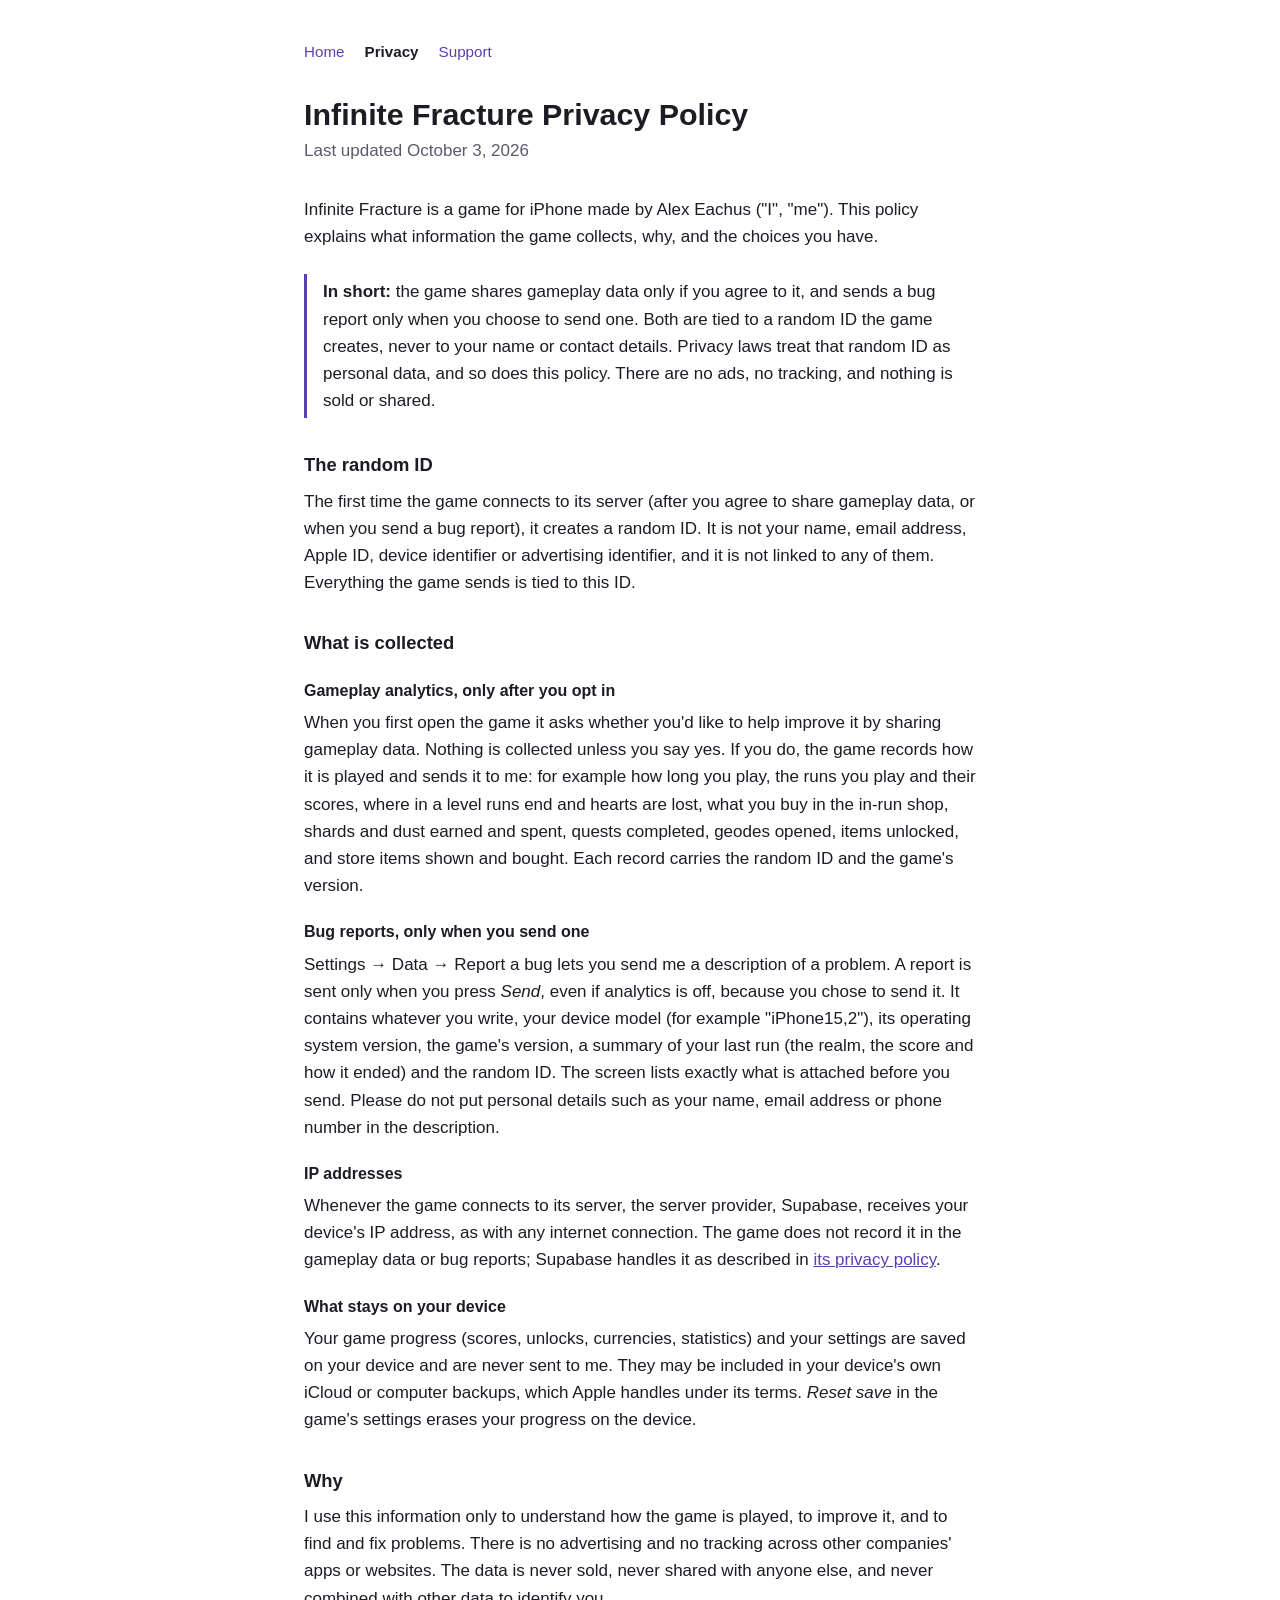
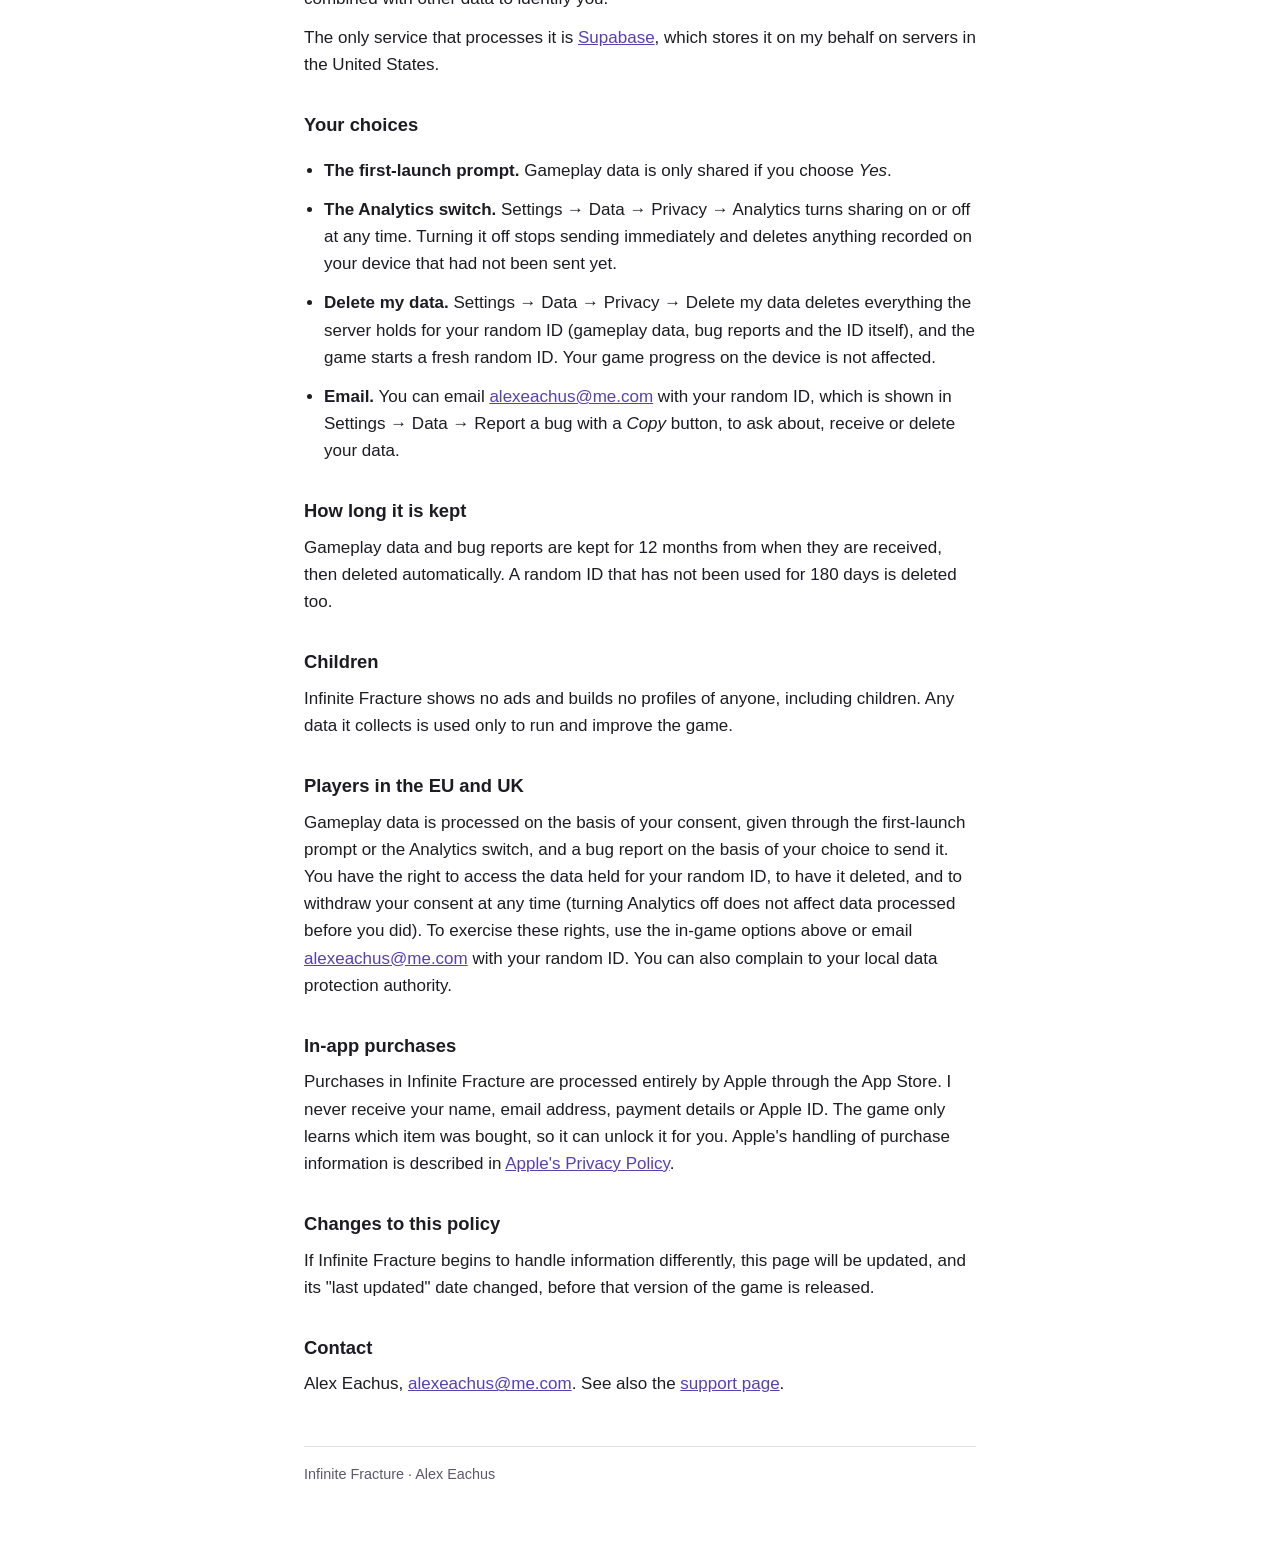
==== privacy/index.html @ 8e842957 "The site: landing page, /privacy/, /support/ - Repo renamed from infinite-fracture-privacy; the poli" ====
<!doctype html>
<html lang="en">
<head>
<meta charset="utf-8">
<meta name="viewport" content="width=device-width, initial-scale=1">
<title>Infinite Fracture Privacy Policy</title>
<link rel="stylesheet" href="../style.css">
</head>
<body>
<nav><a href="../">Home</a><a href="./" aria-current="page">Privacy</a><a href="../support/">Support</a></nav>
<h1>Infinite Fracture Privacy Policy</h1>
<p class="meta">Last updated October 3, 2026</p>

<p>Infinite Fracture is a game for iPhone made by Alex Eachus ("I", "me"). This policy explains what
information the game collects, why, and the choices you have.</p>

<p class="summary"><strong>In short:</strong> the game shares gameplay data only if you agree to it,
and sends a bug report only when you choose to send one. Both are tied to a random ID the game
creates, never to your name or contact details. Privacy laws treat that random ID as personal data,
and so does this policy. There are no ads, no tracking, and nothing is sold or shared.</p>

<h2>The random ID</h2>
<p>The first time the game connects to its server (after you agree to share gameplay data, or when
you send a bug report), it creates a random ID. It is not your name, email address, Apple ID,
device identifier or advertising identifier, and it is not linked to any of them. Everything the
game sends is tied to this ID.</p>

<h2>What is collected</h2>

<h3>Gameplay analytics, only after you opt in</h3>
<p>When you first open the game it asks whether you'd like to help improve it by sharing gameplay
data. Nothing is collected unless you say yes. If you do, the game records how it is played and
sends it to me: for example how long you play, the runs you play and their scores, where in a level
runs end and hearts are lost, what you buy in the in-run shop, shards and dust earned and spent,
quests completed, geodes opened, items unlocked, and store items shown and bought. Each record
carries the random ID and the game's version.</p>

<h3>Bug reports, only when you send one</h3>
<p>Settings &rarr; Data &rarr; Report a bug lets you send me a description of a problem. A report is
sent only when you press <em>Send</em>, even if analytics is off, because you chose to send it. It
contains whatever you write, your device model (for example "iPhone15,2"), its operating system
version, the game's version, a summary of your last run (the realm, the score and how it ended) and
the random ID. The screen lists exactly what is attached before you send. Please do not put
personal details such as your name, email address or phone number in the description.</p>

<h3>IP addresses</h3>
<p>Whenever the game connects to its server, the server provider, Supabase, receives your device's
IP address, as with any internet connection. The game does not record it in the gameplay data or
bug reports; Supabase handles it as described in
<a href="https://supabase.com/privacy">its privacy policy</a>.</p>

<h3>What stays on your device</h3>
<p>Your game progress (scores, unlocks, currencies, statistics) and your settings are saved on
your device and are never sent to me. They may be included in your device's own iCloud or
computer backups, which Apple handles under its terms. <em>Reset save</em> in the game's settings
erases your progress on the device.</p>

<h2>Why</h2>
<p>I use this information only to understand how the game is played, to improve it, and to find
and fix problems. There is no advertising and no tracking across other companies' apps or
websites. The data is never sold, never shared with anyone else, and never combined with other
data to identify you.</p>
<p>The only service that processes it is <a href="https://supabase.com/privacy">Supabase</a>, which
stores it on my behalf on servers in the United States.</p>

<h2>Your choices</h2>
<ul>
<li><strong>The first-launch prompt.</strong> Gameplay data is only shared if you choose
<em>Yes</em>.</li>
<li><strong>The Analytics switch.</strong> Settings &rarr; Data &rarr; Privacy &rarr; Analytics turns
sharing on or off at any time. Turning it off stops sending immediately and deletes anything
recorded on your device that had not been sent yet.</li>
<li><strong>Delete my data.</strong> Settings &rarr; Data &rarr; Privacy &rarr; Delete my data deletes
everything the server holds for your random ID (gameplay data, bug reports and the ID itself), and
the game starts a fresh random ID. Your game progress on the device is not affected.</li>
<li><strong>Email.</strong> You can email <a href="mailto:alexeachus@me.com">alexeachus@me.com</a>
with your random ID, which is shown in Settings &rarr; Data &rarr; Report a bug with a
<em>Copy</em> button, to ask about, receive or delete your data.</li>
</ul>

<h2>How long it is kept</h2>
<p>Gameplay data and bug reports are kept for 12 months from when they are received, then deleted
automatically. A random ID that has not been used for 180 days is deleted too.</p>

<h2>Children</h2>
<p>Infinite Fracture shows no ads and builds no profiles of anyone, including children. Any data
it collects is used only to run and improve the game.</p>

<h2>Players in the EU and UK</h2>
<p>Gameplay data is processed on the basis of your consent, given through the first-launch prompt
or the Analytics switch, and a bug report on the basis of your choice to send it. You have the
right to access the data held for your random ID, to have it deleted, and to withdraw your consent
at any time (turning Analytics off does not affect data processed before you did). To exercise
these rights, use the in-game options above or email
<a href="mailto:alexeachus@me.com">alexeachus@me.com</a> with your random ID. You can also complain
to your local data protection authority.</p>

<h2>In-app purchases</h2>
<p>Purchases in Infinite Fracture are processed entirely by Apple through the App Store. I never
receive your name, email address, payment details or Apple ID. The game only learns which item was
bought, so it can unlock it for you. Apple's handling of purchase information is described in
<a href="https://www.apple.com/legal/privacy/">Apple's Privacy Policy</a>.</p>

<h2>Changes to this policy</h2>
<p>If Infinite Fracture begins to handle information differently, this page will be updated, and
its "last updated" date changed, before that version of the game is released.</p>

<h2>Contact</h2>
<p>Alex Eachus, <a href="mailto:alexeachus@me.com">alexeachus@me.com</a>. See also the
<a href="../support/">support page</a>.</p>

<footer>Infinite Fracture &middot; Alex Eachus</footer>
</body>
</html>
---- style.css ----
:root { --bg: #ffffff; --fg: #1d1b24; --muted: #5d586b; --rule: #e3e0ea; --link: #5a3fb3; }
@media (prefers-color-scheme: dark) {
  :root { --bg: #16141c; --fg: #ece9f3; --muted: #a8a2b8; --rule: #2d2938; --link: #b9a4ff; }
}
html { background: var(--bg); }
body { margin: 0 auto; max-width: 42rem; padding: 2.5rem 1rem 4rem; color: var(--fg);
  font: 17px/1.6 -apple-system, BlinkMacSystemFont, "Segoe UI", Roboto, Helvetica, Arial, sans-serif; }
nav { display: flex; gap: 1.25rem; margin-bottom: 2rem; font-size: .95rem; }
nav a { text-decoration: none; }
nav a[aria-current="page"] { color: var(--fg); font-weight: 600; }
h1 { font-size: 1.9rem; line-height: 1.2; margin: 0 0 .25rem; }
h2 { font-size: 1.15rem; margin: 2rem 0 .5rem; }
h3 { font-size: 1rem; margin: 1.25rem 0 .35rem; }
p, li { margin: 0 0 .75rem; }
ul { padding-left: 1.25rem; }
.meta { color: var(--muted); margin-bottom: 2rem; }
.summary { border-left: 3px solid var(--link); padding: .25rem 0 .25rem 1rem; margin: 1.5rem 0; }
a { color: var(--link); }
footer { margin-top: 3rem; padding-top: 1rem; border-top: 1px solid var(--rule); color: var(--muted); font-size: .9rem; }
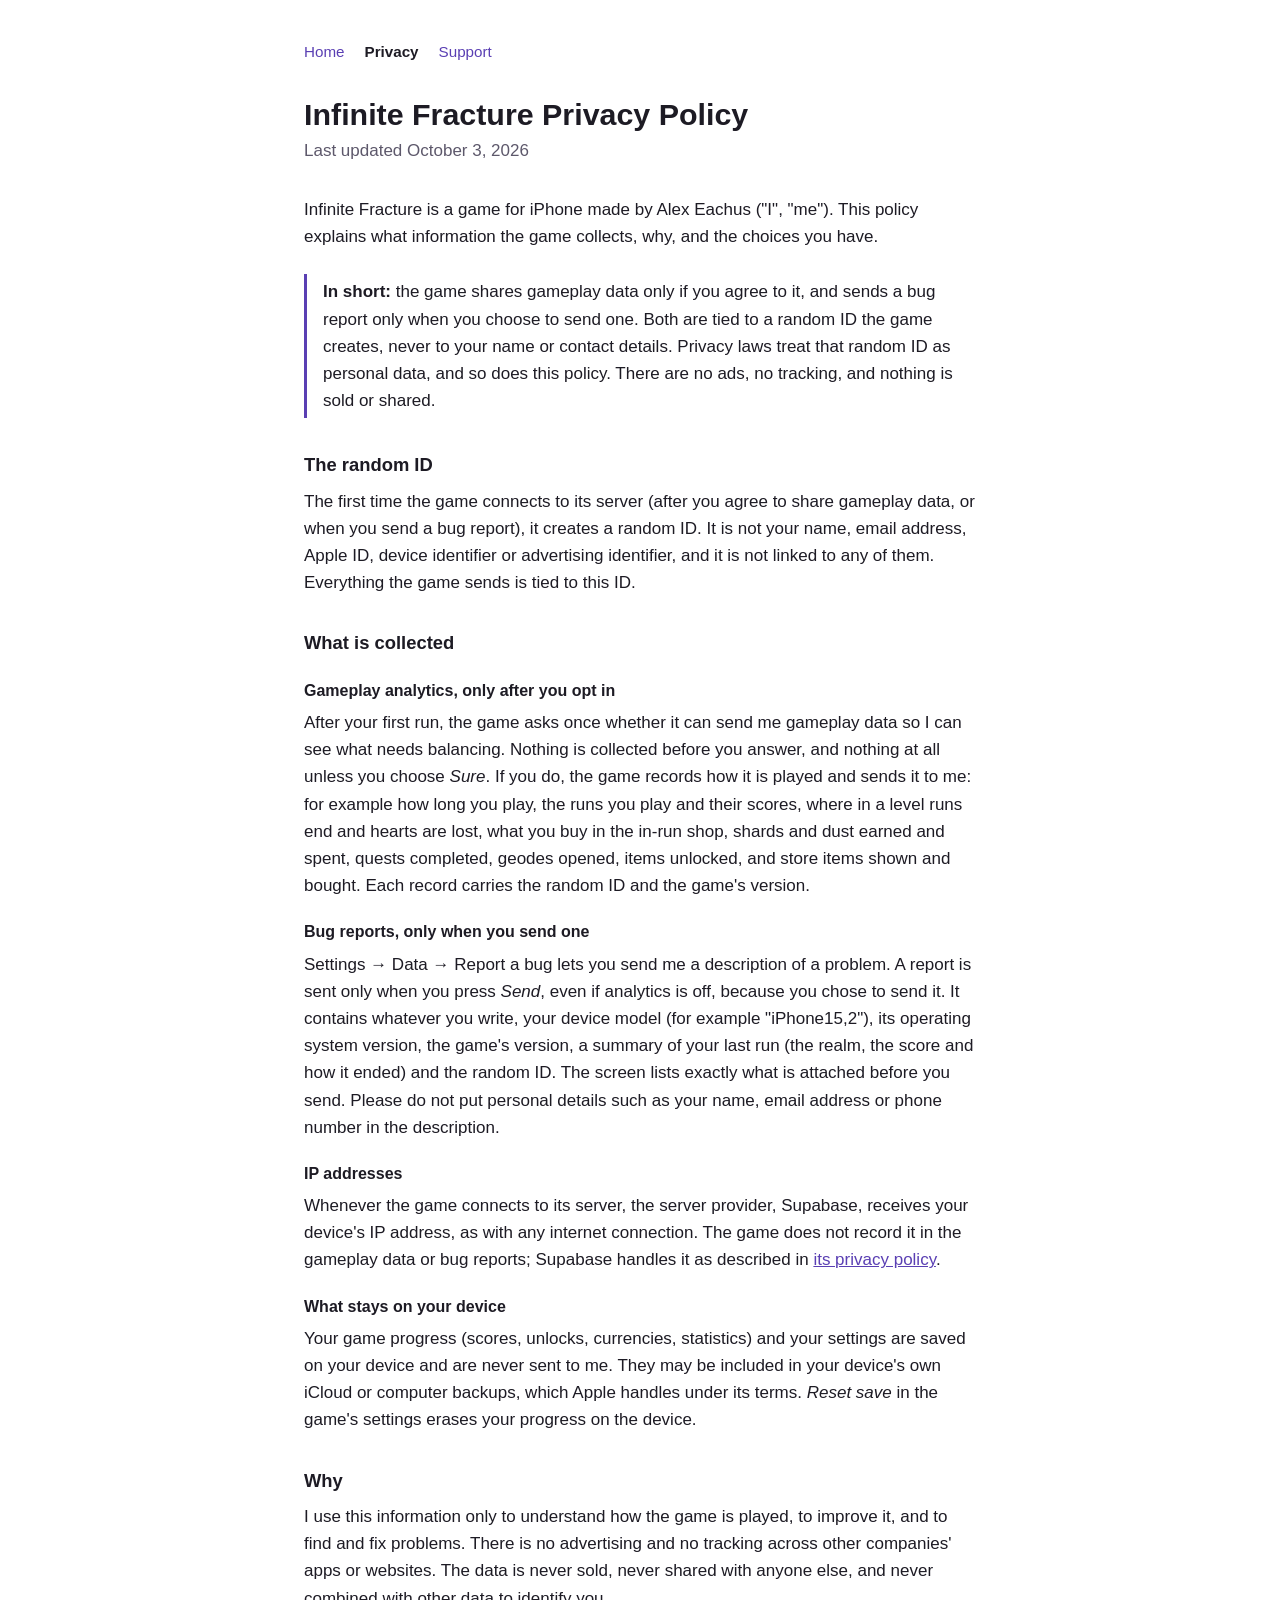
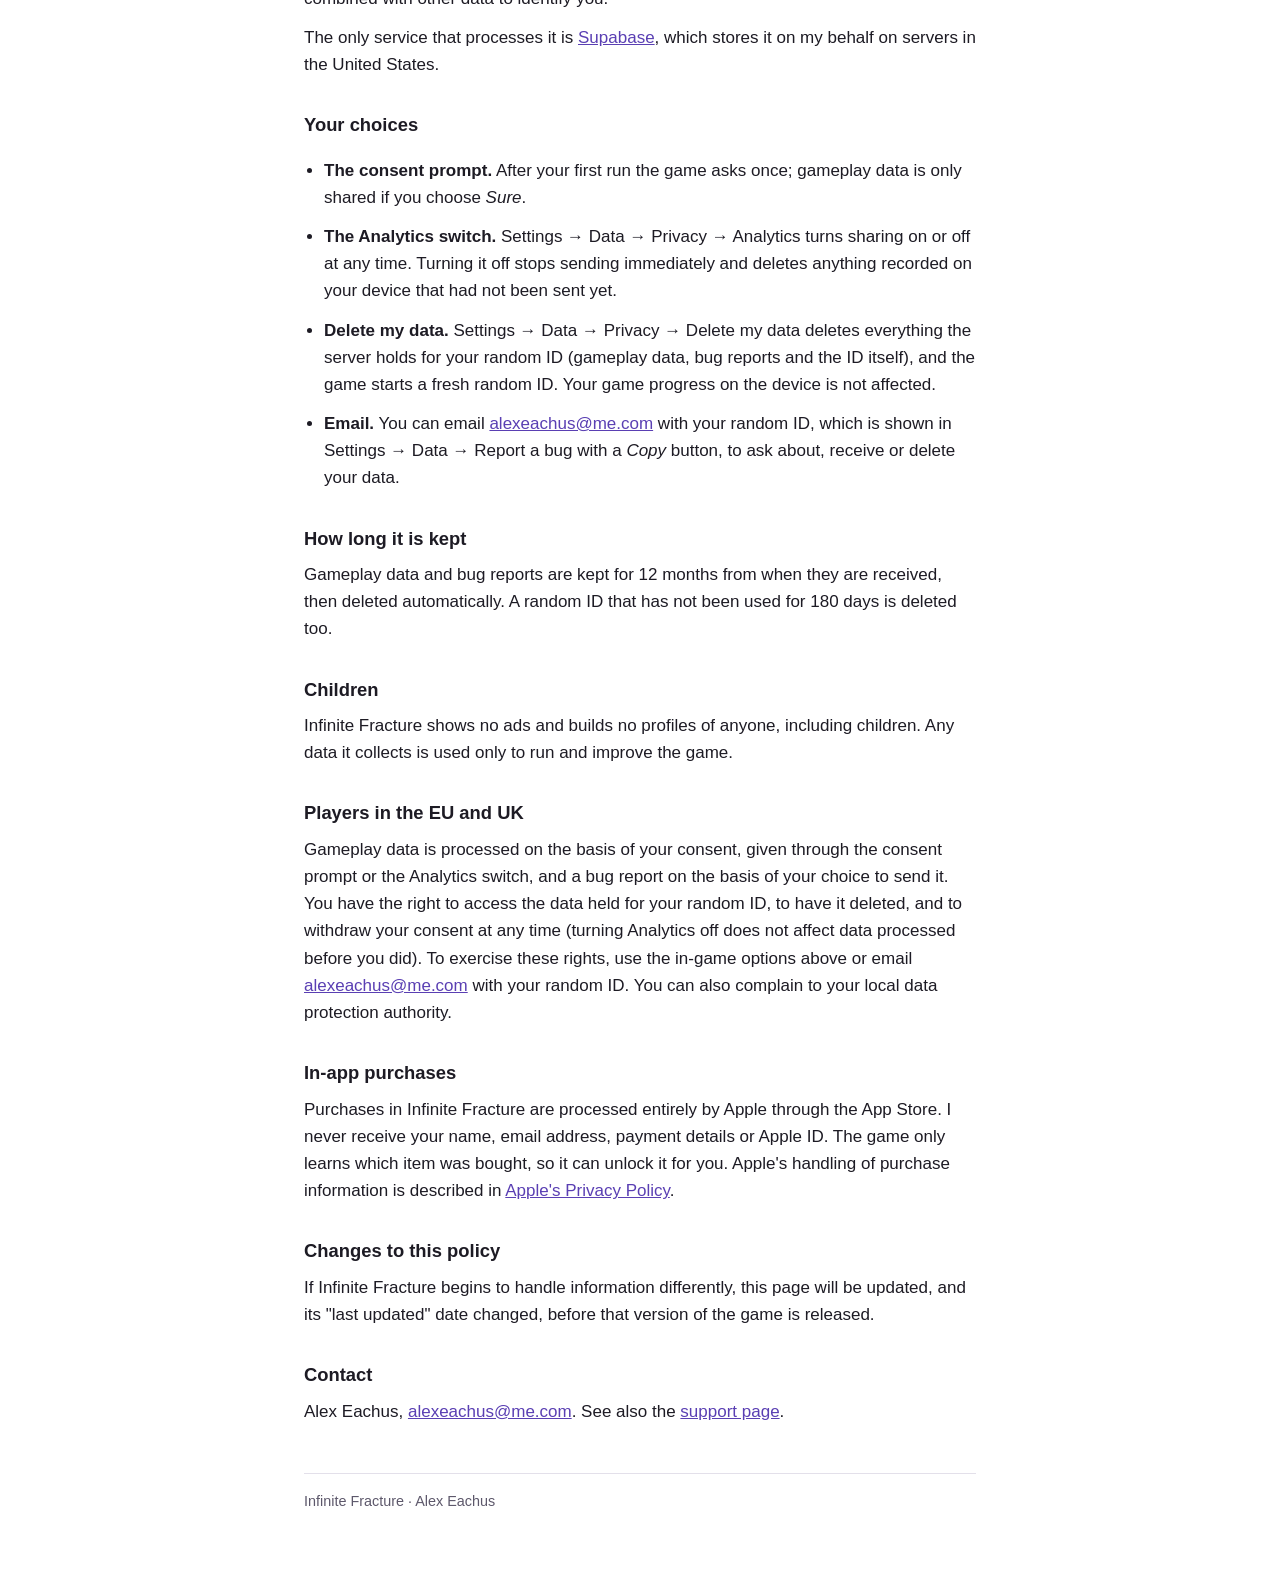
==== commit 466d746b: "Policy: the consent prompt comes after the first run, not at first launch Co-Authored-By: Claude Opu" ====
--- a/privacy/index.html
+++ b/privacy/index.html
@@ -28,8 +28,9 @@
 <h2>What is collected</h2>
 
 <h3>Gameplay analytics, only after you opt in</h3>
-<p>When you first open the game it asks whether you'd like to help improve it by sharing gameplay
-data. Nothing is collected unless you say yes. If you do, the game records how it is played and
+<p>After your first run, the game asks once whether it can send me gameplay data so I can see
+what needs balancing. Nothing is collected before you answer, and nothing at all unless you choose
+<em>Sure</em>. If you do, the game records how it is played and
 sends it to me: for example how long you play, the runs you play and their scores, where in a level
 runs end and hearts are lost, what you buy in the in-run shop, shards and dust earned and spent,
 quests completed, geodes opened, items unlocked, and store items shown and bought. Each record
@@ -65,8 +66,8 @@
 
 <h2>Your choices</h2>
 <ul>
-<li><strong>The first-launch prompt.</strong> Gameplay data is only shared if you choose
-<em>Yes</em>.</li>
+<li><strong>The consent prompt.</strong> After your first run the game asks once; gameplay data is
+only shared if you choose <em>Sure</em>.</li>
 <li><strong>The Analytics switch.</strong> Settings &rarr; Data &rarr; Privacy &rarr; Analytics turns
 sharing on or off at any time. Turning it off stops sending immediately and deletes anything
 recorded on your device that had not been sent yet.</li>
@@ -87,7 +88,7 @@
 it collects is used only to run and improve the game.</p>
 
 <h2>Players in the EU and UK</h2>
-<p>Gameplay data is processed on the basis of your consent, given through the first-launch prompt
+<p>Gameplay data is processed on the basis of your consent, given through the consent prompt
 or the Analytics switch, and a bug report on the basis of your choice to send it. You have the
 right to access the data held for your random ID, to have it deleted, and to withdraw your consent
 at any time (turning Analytics off does not affect data processed before you did). To exercise
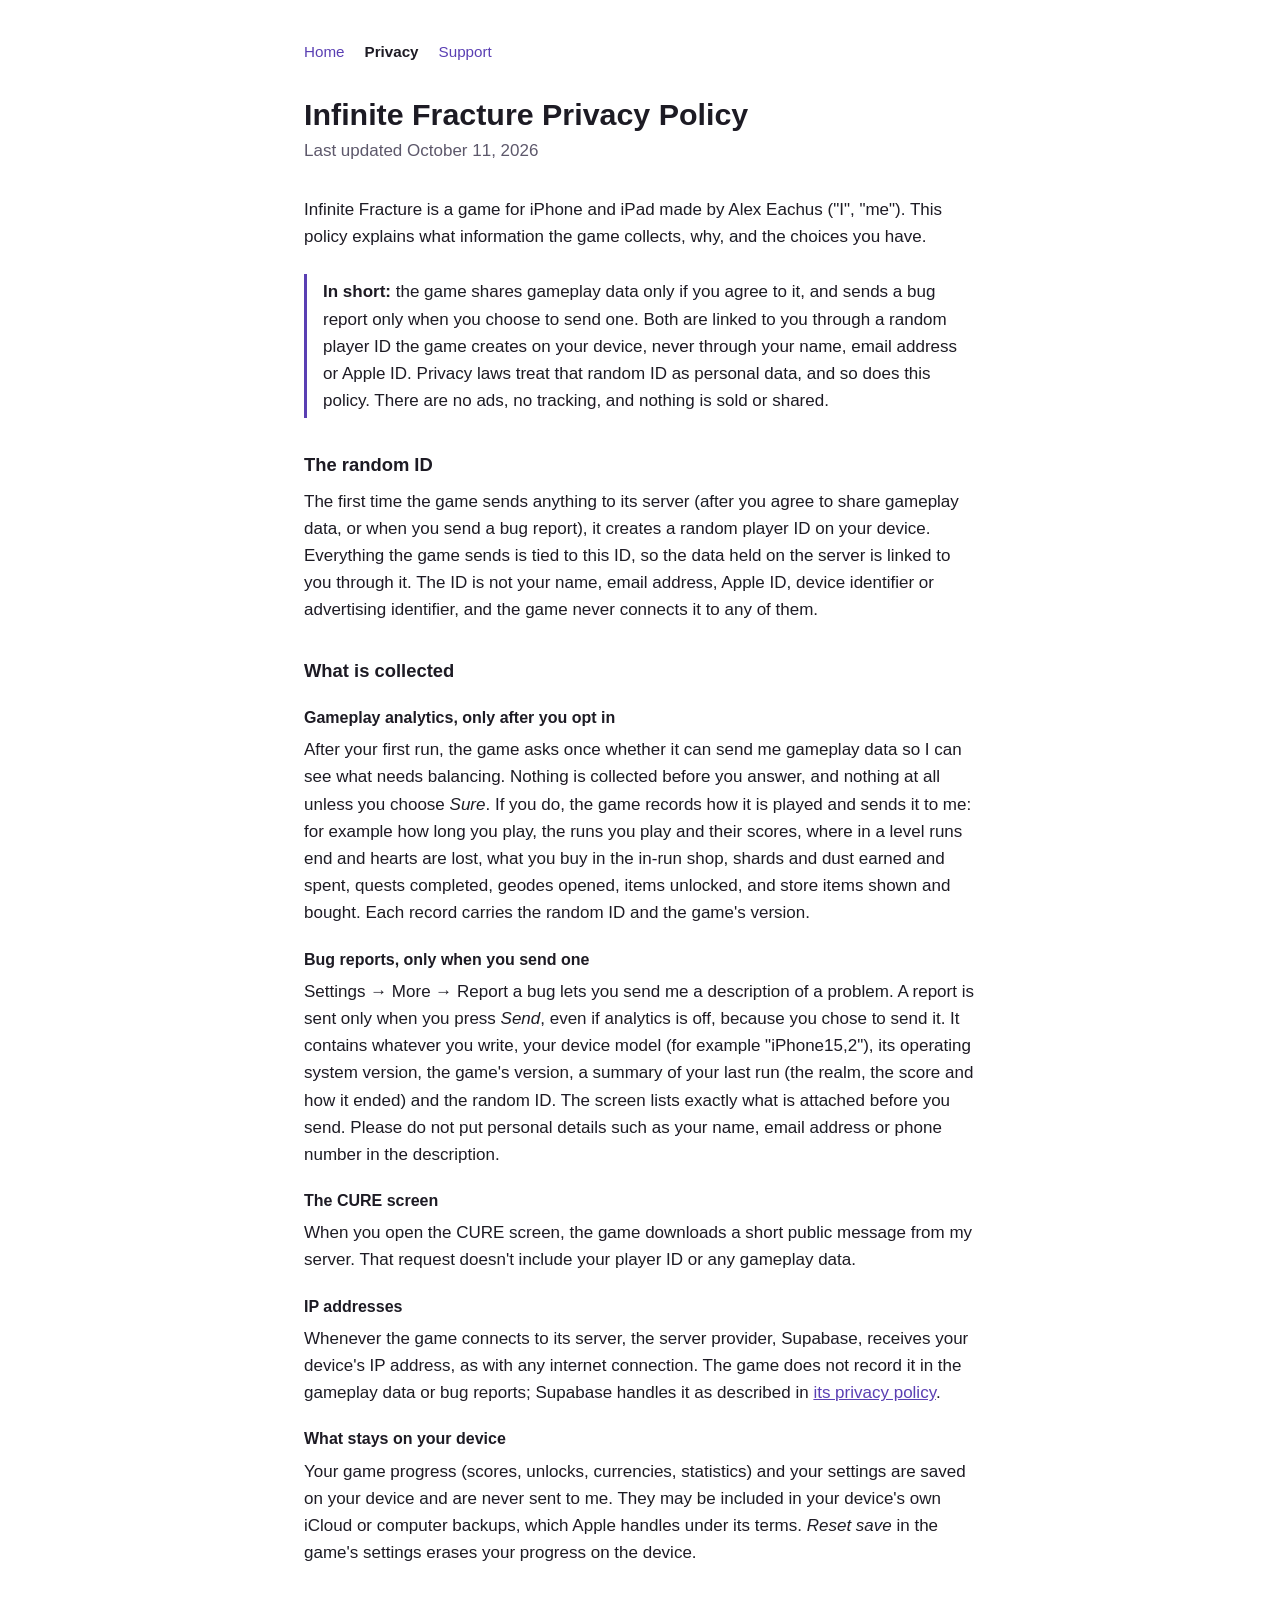
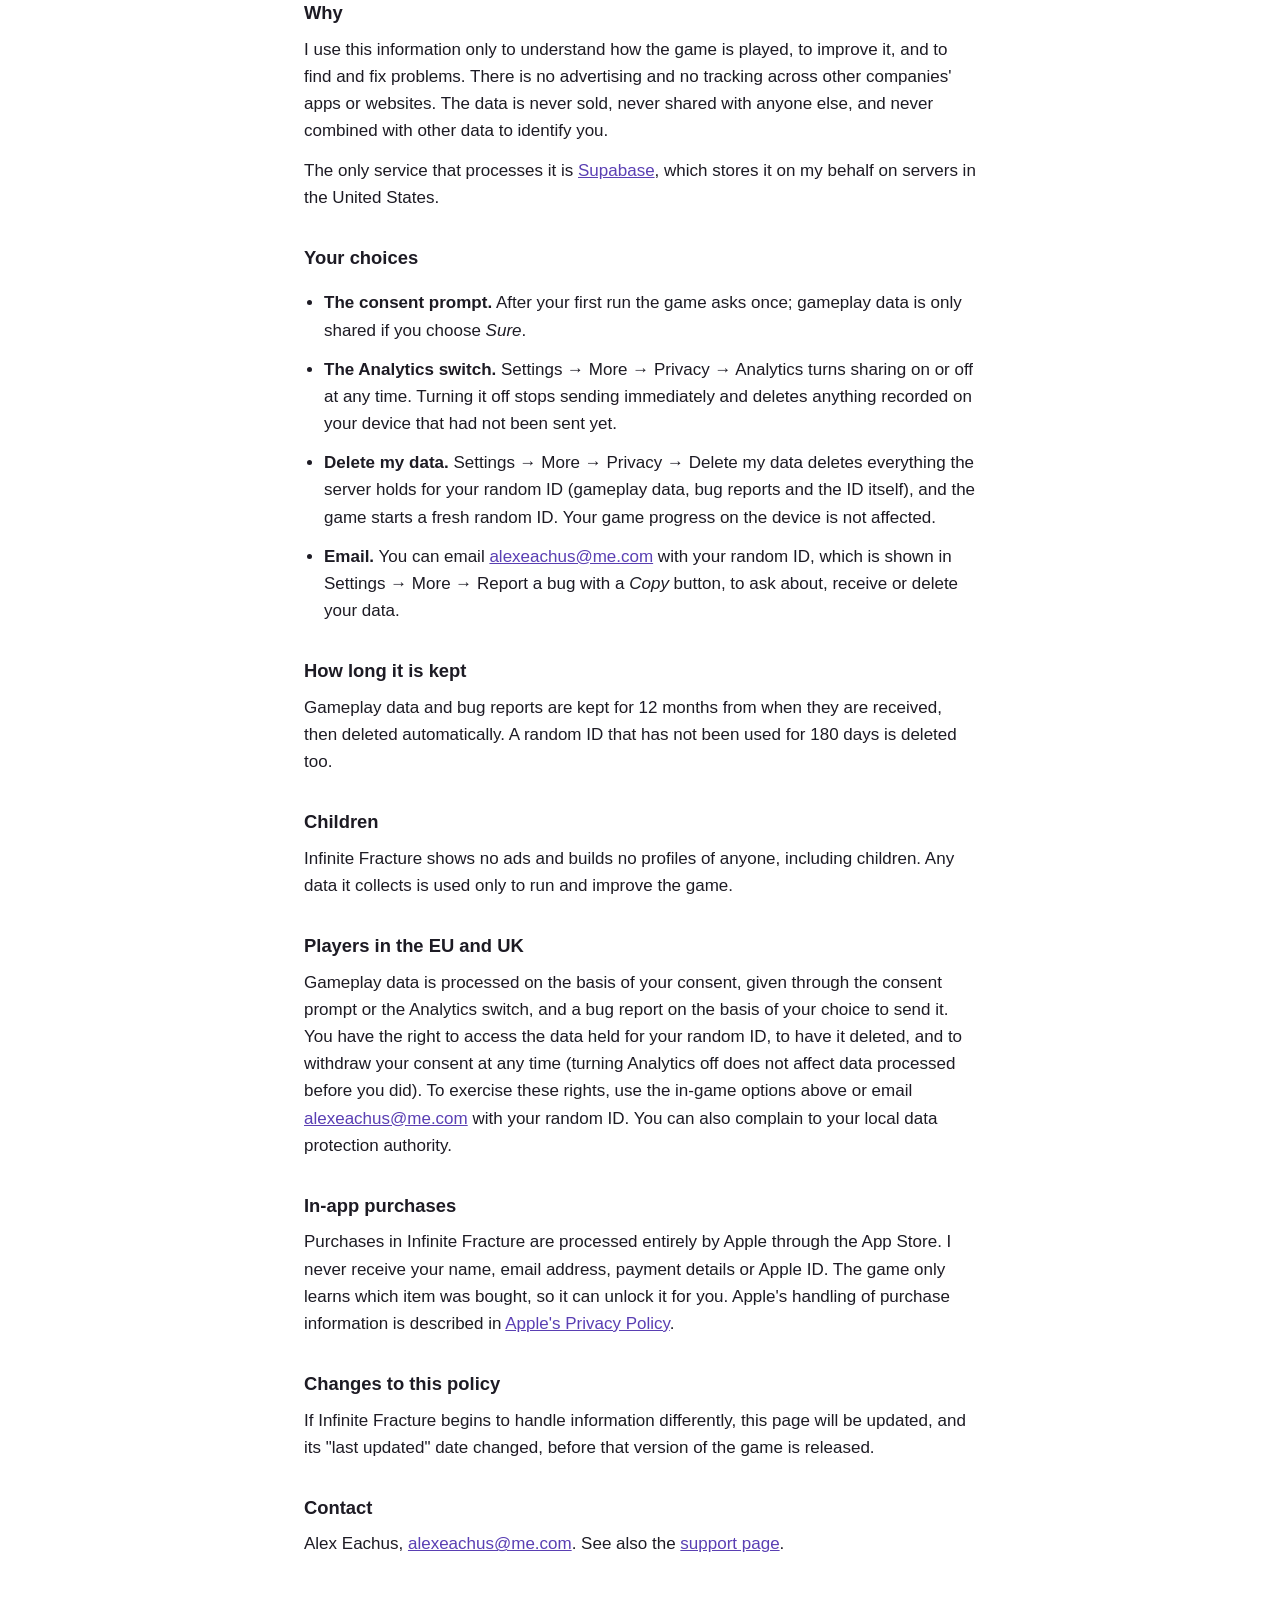
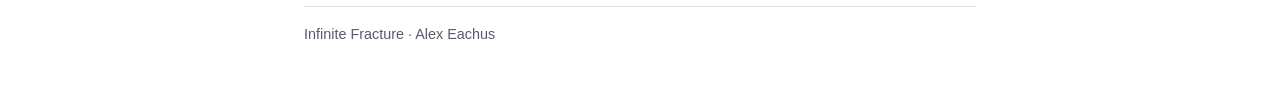
==== commit 119c0ec0: "Policy: the data is linked to you through the random player ID (never your name, email or Apple ID);" ====
--- a/privacy/index.html
+++ b/privacy/index.html
@@ -9,21 +9,22 @@
 <body>
 <nav><a href="../">Home</a><a href="./" aria-current="page">Privacy</a><a href="../support/">Support</a></nav>
 <h1>Infinite Fracture Privacy Policy</h1>
-<p class="meta">Last updated October 3, 2026</p>
+<p class="meta">Last updated October 11, 2026</p>
 
-<p>Infinite Fracture is a game for iPhone made by Alex Eachus ("I", "me"). This policy explains what
+<p>Infinite Fracture is a game for iPhone and iPad made by Alex Eachus ("I", "me"). This policy explains what
 information the game collects, why, and the choices you have.</p>
 
 <p class="summary"><strong>In short:</strong> the game shares gameplay data only if you agree to it,
-and sends a bug report only when you choose to send one. Both are tied to a random ID the game
-creates, never to your name or contact details. Privacy laws treat that random ID as personal data,
-and so does this policy. There are no ads, no tracking, and nothing is sold or shared.</p>
+and sends a bug report only when you choose to send one. Both are linked to you through a random
+player ID the game creates on your device, never through your name, email address or Apple ID.
+Privacy laws treat that random ID as personal data, and so does this policy. There are no ads, no tracking, and nothing is sold or shared.</p>
 
 <h2>The random ID</h2>
-<p>The first time the game connects to its server (after you agree to share gameplay data, or when
-you send a bug report), it creates a random ID. It is not your name, email address, Apple ID,
-device identifier or advertising identifier, and it is not linked to any of them. Everything the
-game sends is tied to this ID.</p>
+<p>The first time the game sends anything to its server (after you agree to share gameplay data, or
+when you send a bug report), it creates a random player ID on your device. Everything the game sends
+is tied to this ID, so the data held on the server is linked to you through it. The ID is not your
+name, email address, Apple ID, device identifier or advertising identifier, and the game never
+connects it to any of them.</p>
 
 <h2>What is collected</h2>
 
@@ -37,12 +38,16 @@
 carries the random ID and the game's version.</p>
 
 <h3>Bug reports, only when you send one</h3>
-<p>Settings &rarr; Data &rarr; Report a bug lets you send me a description of a problem. A report is
+<p>Settings &rarr; More &rarr; Report a bug lets you send me a description of a problem. A report is
 sent only when you press <em>Send</em>, even if analytics is off, because you chose to send it. It
 contains whatever you write, your device model (for example "iPhone15,2"), its operating system
 version, the game's version, a summary of your last run (the realm, the score and how it ended) and
 the random ID. The screen lists exactly what is attached before you send. Please do not put
 personal details such as your name, email address or phone number in the description.</p>
+
+<h3>The CURE screen</h3>
+<p>When you open the CURE screen, the game downloads a short public message from my server. That
+request doesn't include your player ID or any gameplay data.</p>
 
 <h3>IP addresses</h3>
 <p>Whenever the game connects to its server, the server provider, Supabase, receives your device's
@@ -68,14 +73,14 @@
 <ul>
 <li><strong>The consent prompt.</strong> After your first run the game asks once; gameplay data is
 only shared if you choose <em>Sure</em>.</li>
-<li><strong>The Analytics switch.</strong> Settings &rarr; Data &rarr; Privacy &rarr; Analytics turns
+<li><strong>The Analytics switch.</strong> Settings &rarr; More &rarr; Privacy &rarr; Analytics turns
 sharing on or off at any time. Turning it off stops sending immediately and deletes anything
 recorded on your device that had not been sent yet.</li>
-<li><strong>Delete my data.</strong> Settings &rarr; Data &rarr; Privacy &rarr; Delete my data deletes
+<li><strong>Delete my data.</strong> Settings &rarr; More &rarr; Privacy &rarr; Delete my data deletes
 everything the server holds for your random ID (gameplay data, bug reports and the ID itself), and
 the game starts a fresh random ID. Your game progress on the device is not affected.</li>
 <li><strong>Email.</strong> You can email <a href="mailto:alexeachus@me.com">alexeachus@me.com</a>
-with your random ID, which is shown in Settings &rarr; Data &rarr; Report a bug with a
+with your random ID, which is shown in Settings &rarr; More &rarr; Report a bug with a
 <em>Copy</em> button, to ask about, receive or delete your data.</li>
 </ul>
 
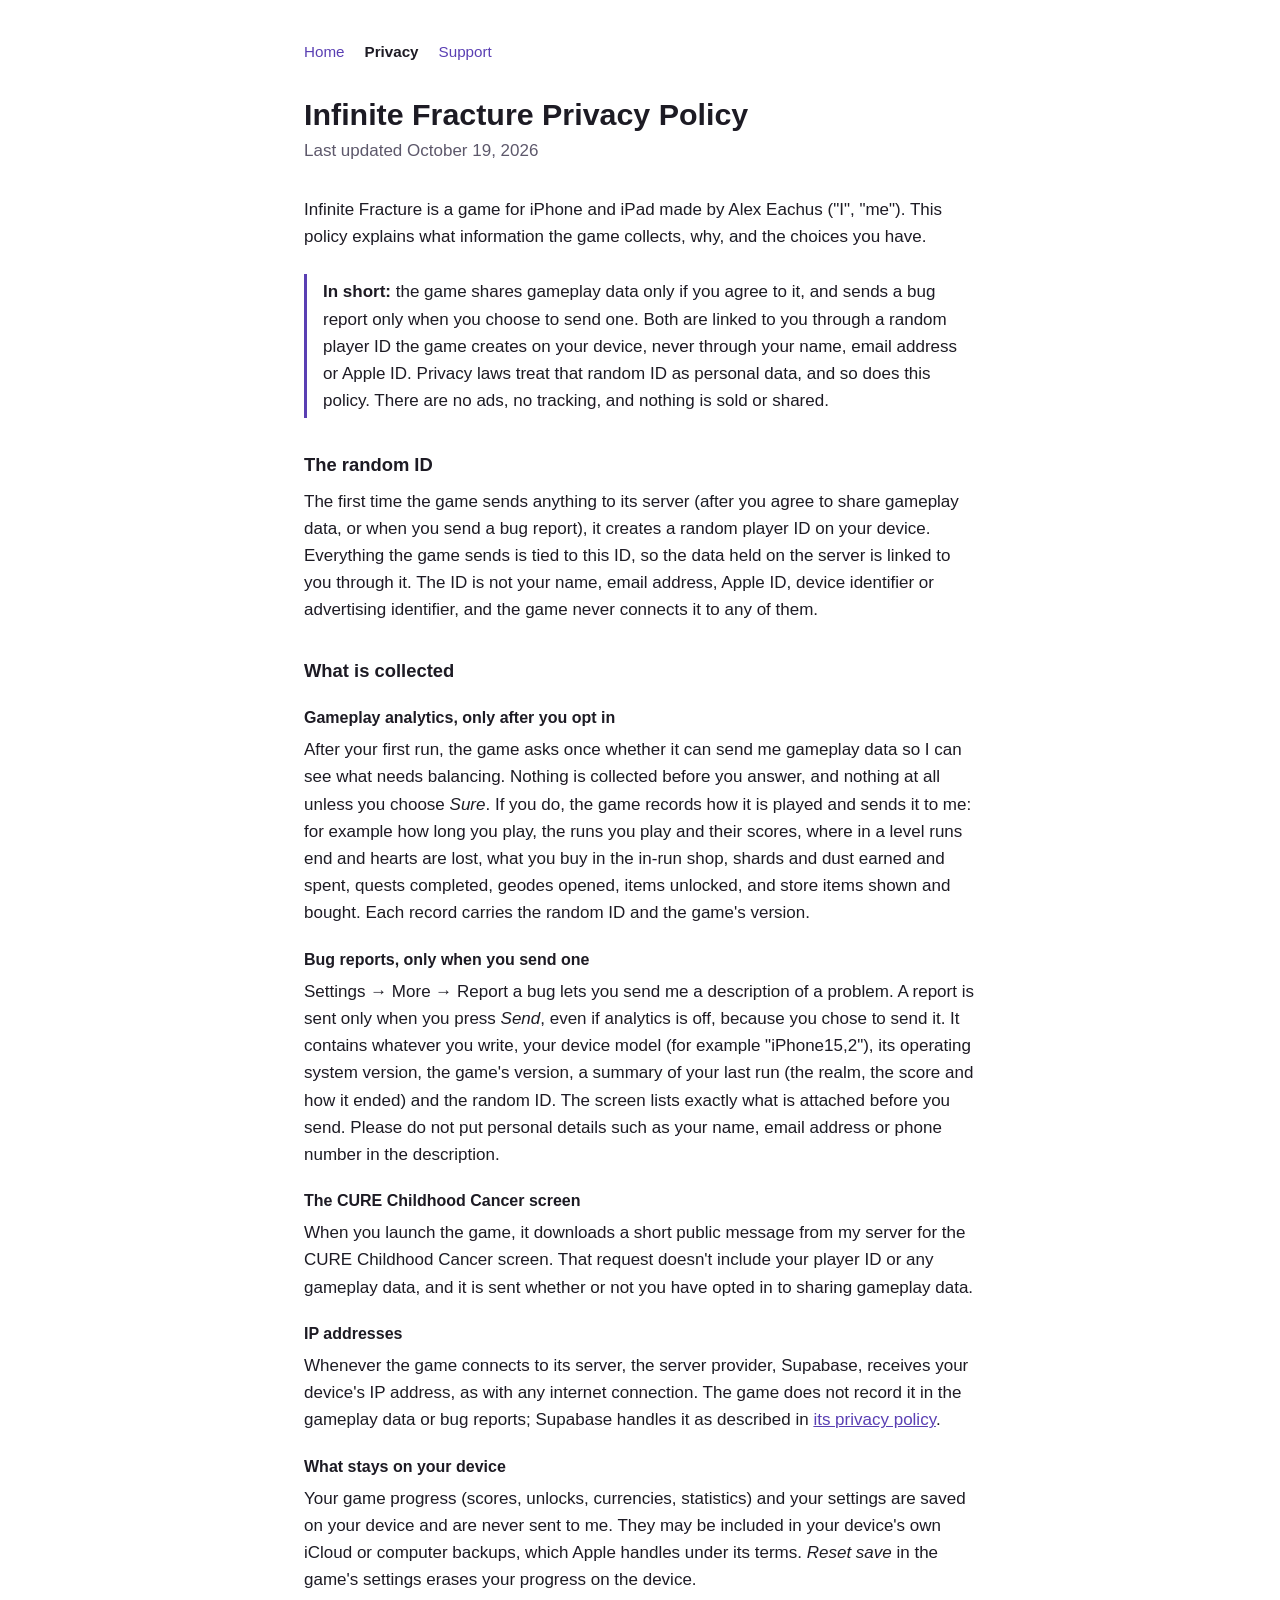
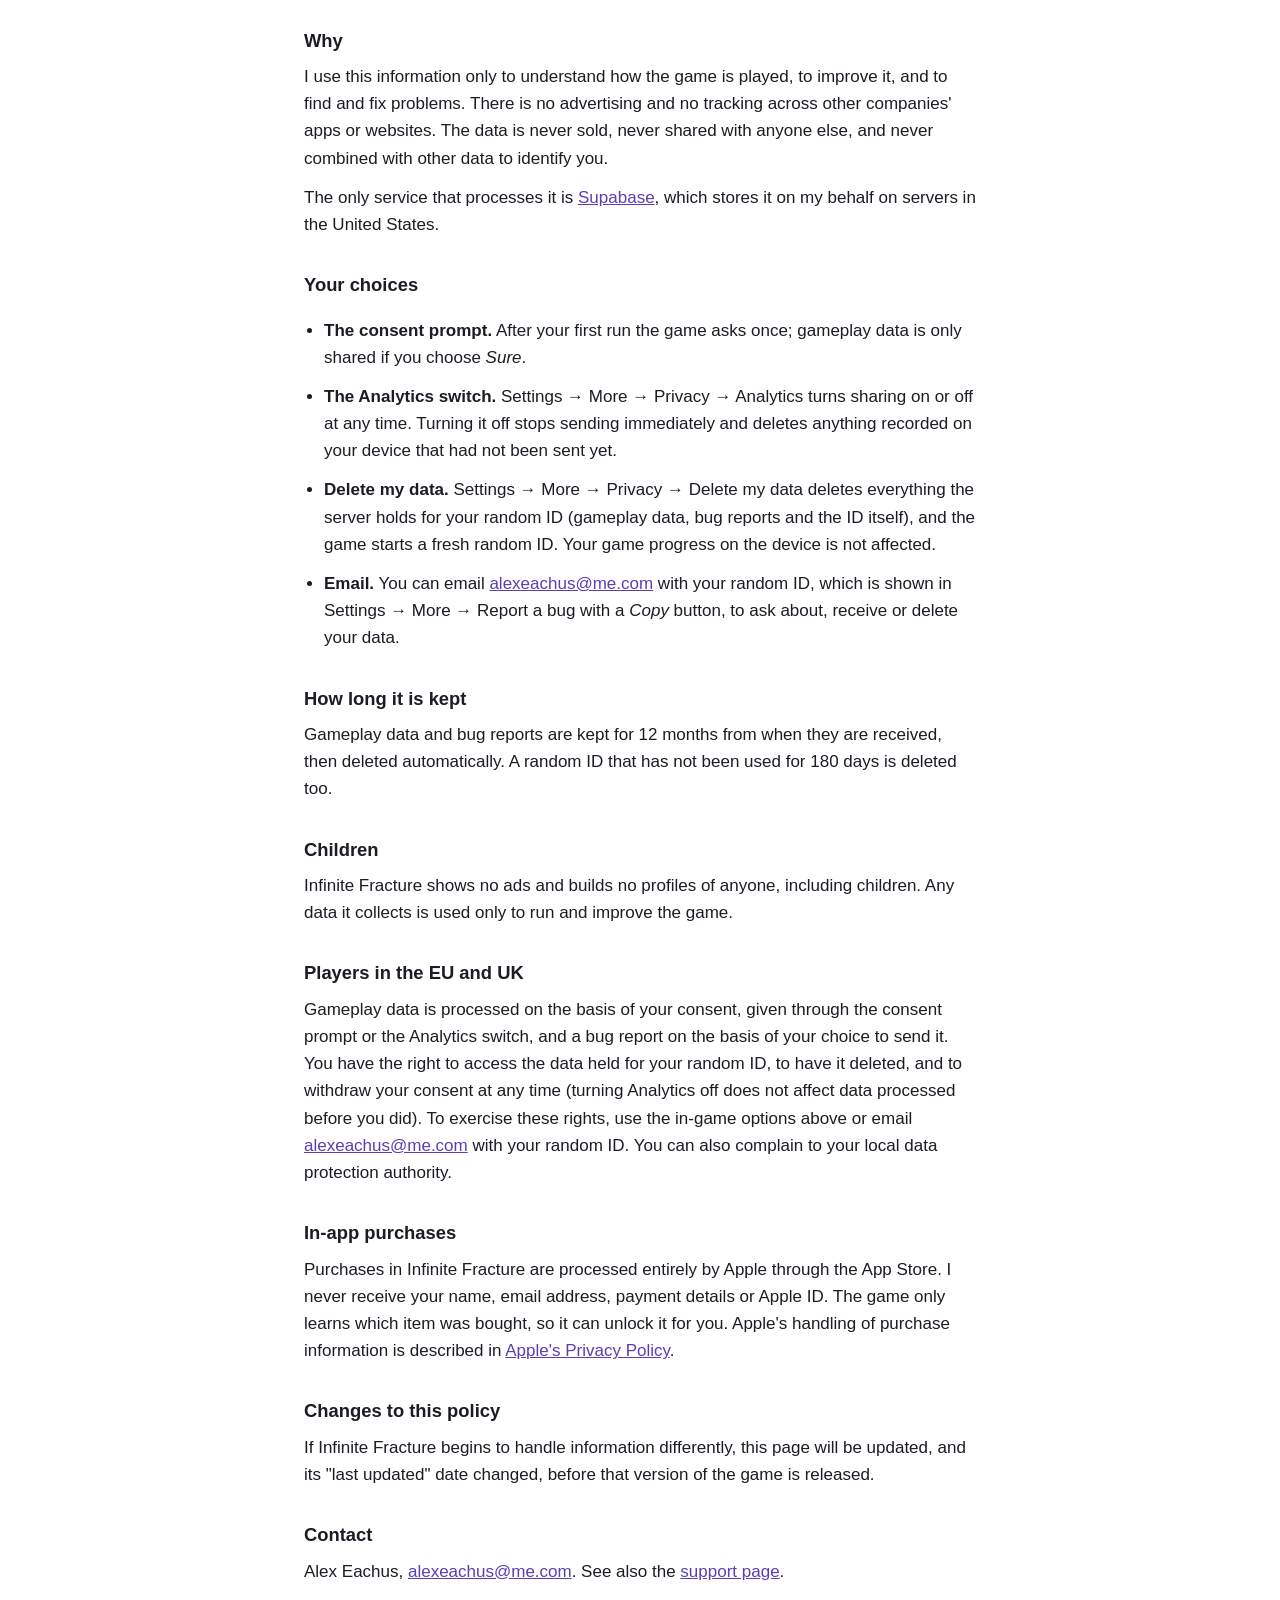
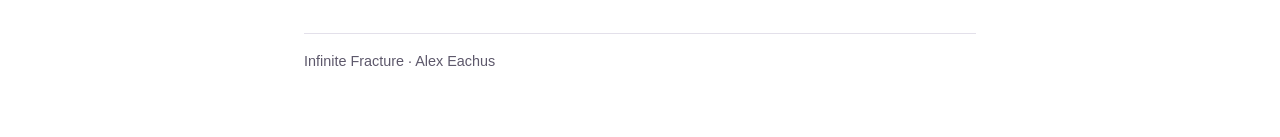
==== commit 642aad71: "Policy: the CURE Childhood Cancer screen's public message downloads at launch (no player ID or gamep" ====
--- a/privacy/index.html
+++ b/privacy/index.html
@@ -9,7 +9,7 @@
 <body>
 <nav><a href="../">Home</a><a href="./" aria-current="page">Privacy</a><a href="../support/">Support</a></nav>
 <h1>Infinite Fracture Privacy Policy</h1>
-<p class="meta">Last updated October 11, 2026</p>
+<p class="meta">Last updated October 19, 2026</p>
 
 <p>Infinite Fracture is a game for iPhone and iPad made by Alex Eachus ("I", "me"). This policy explains what
 information the game collects, why, and the choices you have.</p>
@@ -45,9 +45,10 @@
 the random ID. The screen lists exactly what is attached before you send. Please do not put
 personal details such as your name, email address or phone number in the description.</p>
 
-<h3>The CURE screen</h3>
-<p>When you open the CURE screen, the game downloads a short public message from my server. That
-request doesn't include your player ID or any gameplay data.</p>
+<h3>The CURE Childhood Cancer screen</h3>
+<p>When you launch the game, it downloads a short public message from my server for the CURE
+Childhood Cancer screen. That request doesn't include your player ID or any gameplay data, and it
+is sent whether or not you have opted in to sharing gameplay data.</p>
 
 <h3>IP addresses</h3>
 <p>Whenever the game connects to its server, the server provider, Supabase, receives your device's
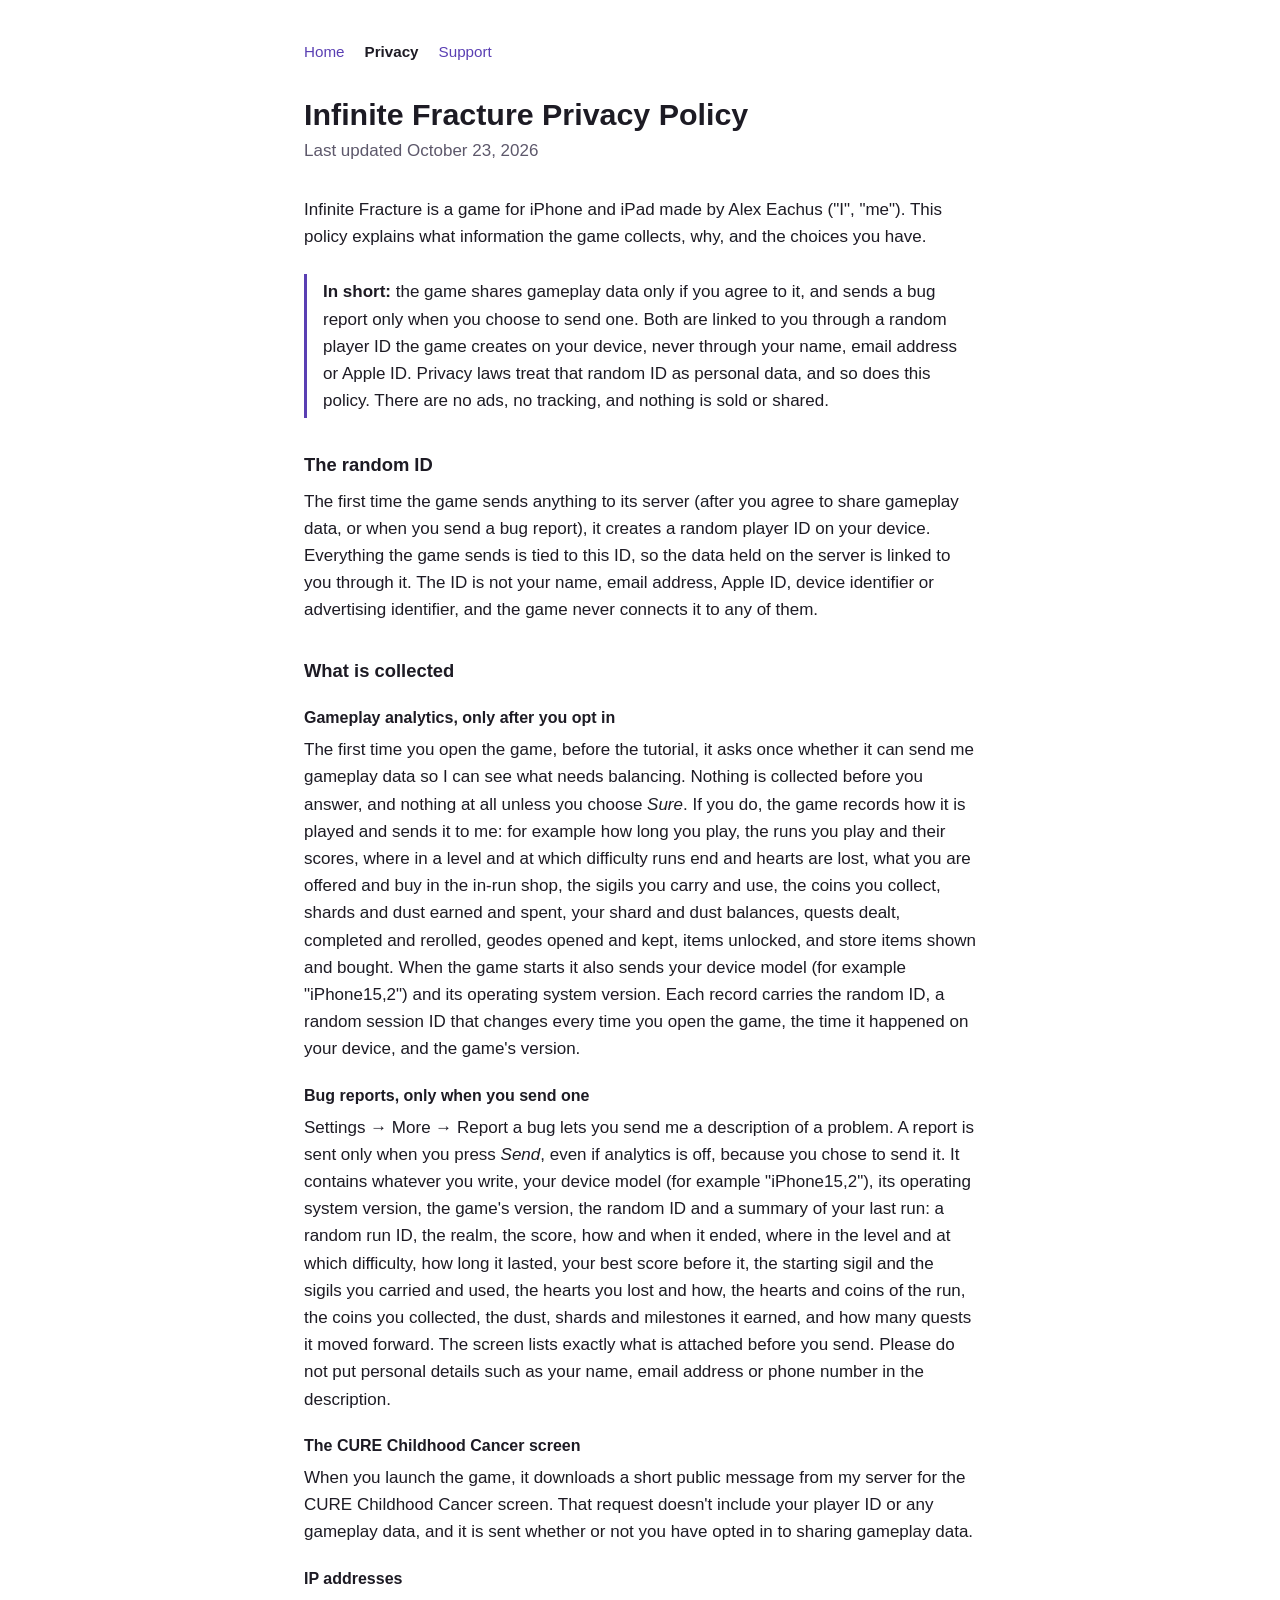
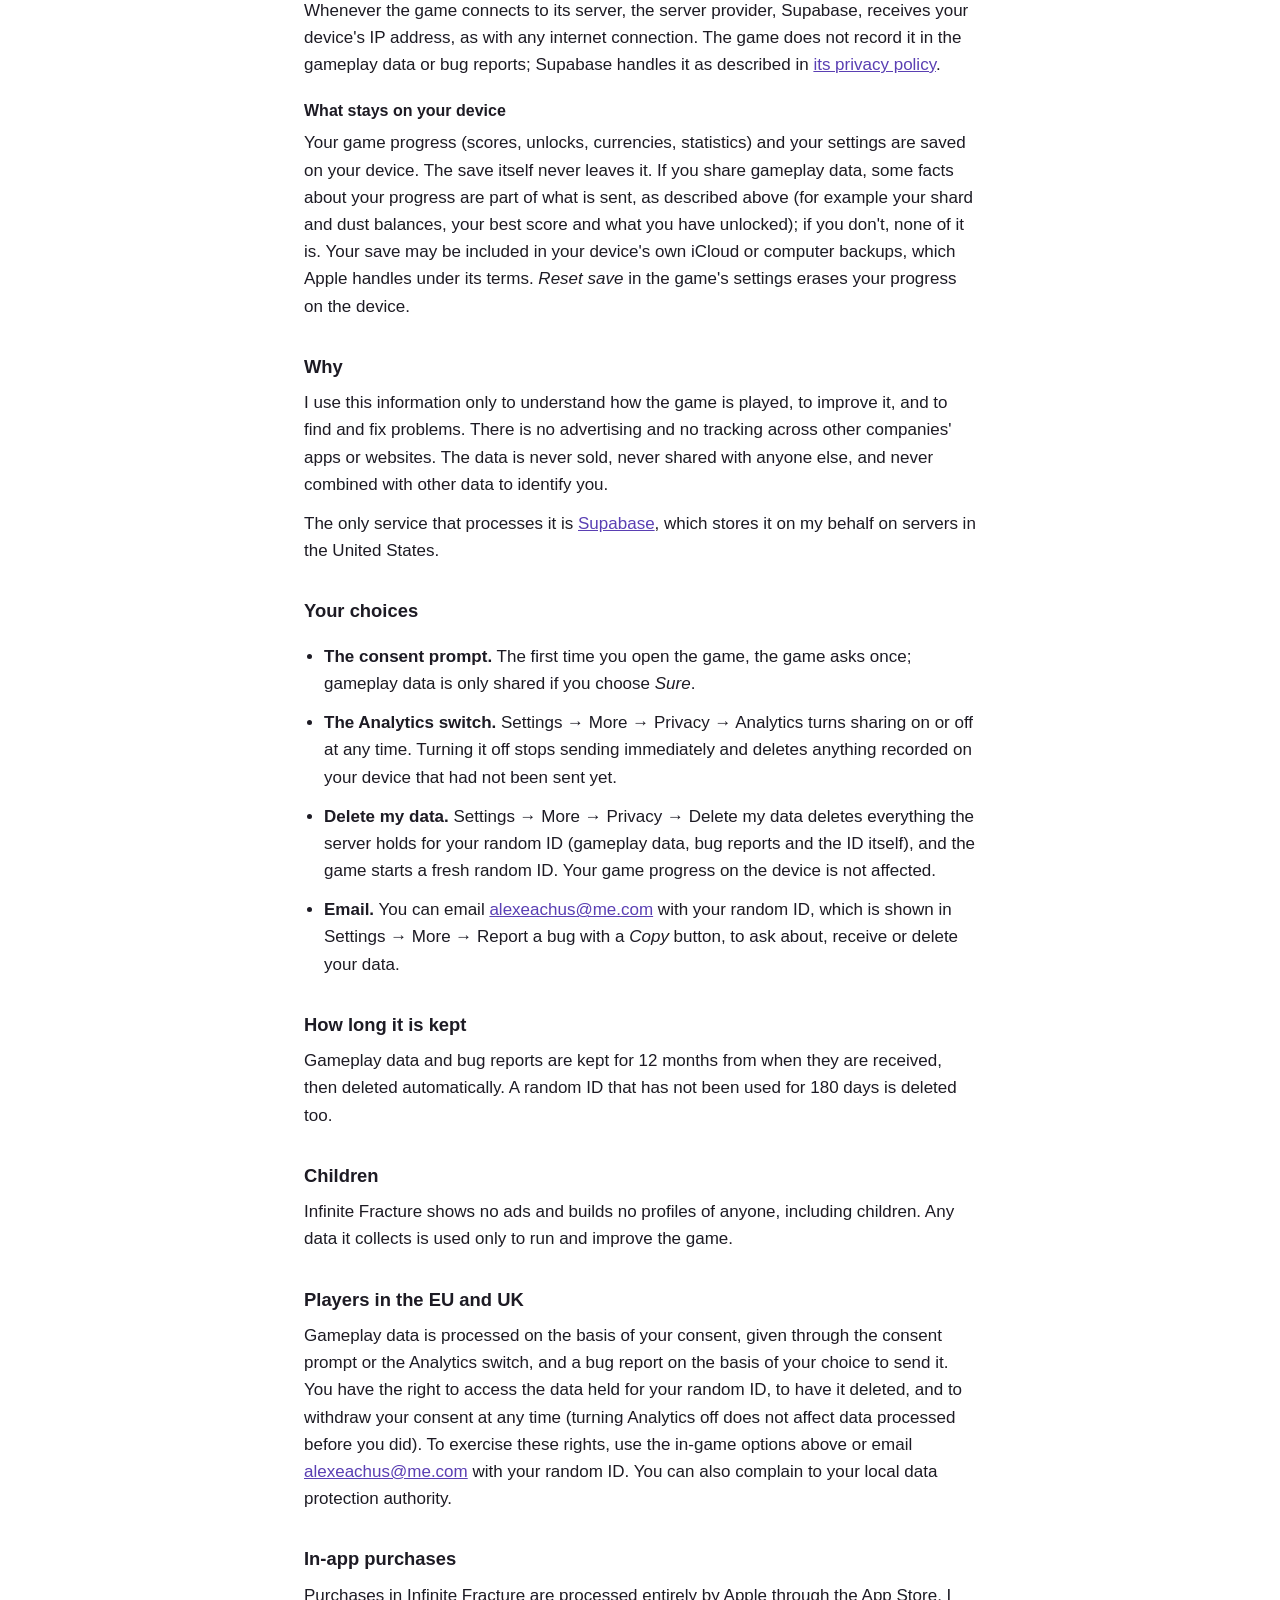
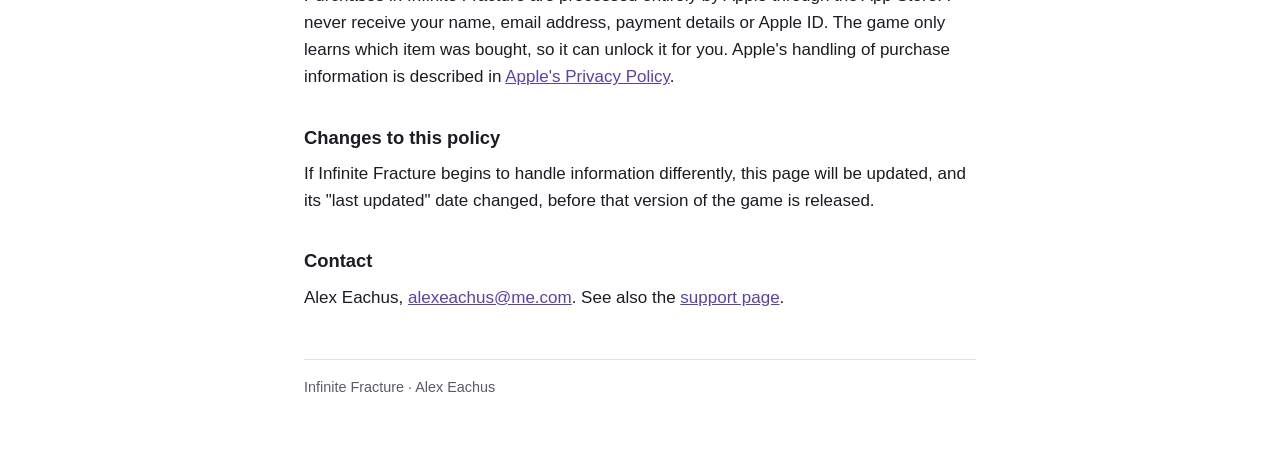
==== commit 12672db0: "Policy: consent is asked the first time the game opens, before the tutorial; device model and OS ver" ====
--- a/privacy/index.html
+++ b/privacy/index.html
@@ -9,7 +9,7 @@
 <body>
 <nav><a href="../">Home</a><a href="./" aria-current="page">Privacy</a><a href="../support/">Support</a></nav>
 <h1>Infinite Fracture Privacy Policy</h1>
-<p class="meta">Last updated October 19, 2026</p>
+<p class="meta">Last updated October 23, 2026</p>
 
 <p>Infinite Fracture is a game for iPhone and iPad made by Alex Eachus ("I", "me"). This policy explains what
 information the game collects, why, and the choices you have.</p>
@@ -29,21 +29,29 @@
 <h2>What is collected</h2>
 
 <h3>Gameplay analytics, only after you opt in</h3>
-<p>After your first run, the game asks once whether it can send me gameplay data so I can see
-what needs balancing. Nothing is collected before you answer, and nothing at all unless you choose
-<em>Sure</em>. If you do, the game records how it is played and
+<p>The first time you open the game, before the tutorial, it asks once whether it can send me
+gameplay data so I can see what needs balancing. Nothing is collected before you answer, and
+nothing at all unless you choose <em>Sure</em>. If you do, the game records how it is played and
 sends it to me: for example how long you play, the runs you play and their scores, where in a level
-runs end and hearts are lost, what you buy in the in-run shop, shards and dust earned and spent,
-quests completed, geodes opened, items unlocked, and store items shown and bought. Each record
-carries the random ID and the game's version.</p>
+and at which difficulty runs end and hearts are lost, what you are offered and buy in the in-run
+shop, the sigils you carry and use, the coins you collect, shards and dust earned and spent, your
+shard and dust balances, quests dealt, completed and rerolled, geodes opened and kept, items
+unlocked, and store items shown and bought. When the game starts it also sends your device model
+(for example "iPhone15,2") and its operating system version. Each record carries the random ID, a
+random session ID that changes every time you open the game, the time it happened on your device,
+and the game's version.</p>
 
 <h3>Bug reports, only when you send one</h3>
 <p>Settings &rarr; More &rarr; Report a bug lets you send me a description of a problem. A report is
 sent only when you press <em>Send</em>, even if analytics is off, because you chose to send it. It
 contains whatever you write, your device model (for example "iPhone15,2"), its operating system
-version, the game's version, a summary of your last run (the realm, the score and how it ended) and
-the random ID. The screen lists exactly what is attached before you send. Please do not put
-personal details such as your name, email address or phone number in the description.</p>
+version, the game's version, the random ID and a summary of your last run: a random run ID, the
+realm, the score, how and when it ended, where in the level and at which difficulty, how long it
+lasted, your best score before it, the starting sigil and the sigils you carried and used, the
+hearts you lost and how, the hearts and coins of the run, the coins you collected, the dust, shards
+and milestones it earned, and how many quests it moved forward. The screen lists exactly what is
+attached before you send. Please do not put personal details such as your name, email address or
+phone number in the description.</p>
 
 <h3>The CURE Childhood Cancer screen</h3>
 <p>When you launch the game, it downloads a short public message from my server for the CURE
@@ -58,9 +66,11 @@
 
 <h3>What stays on your device</h3>
 <p>Your game progress (scores, unlocks, currencies, statistics) and your settings are saved on
-your device and are never sent to me. They may be included in your device's own iCloud or
-computer backups, which Apple handles under its terms. <em>Reset save</em> in the game's settings
-erases your progress on the device.</p>
+your device. The save itself never leaves it. If you share gameplay data, some facts about your
+progress are part of what is sent, as described above (for example your shard and dust balances,
+your best score and what you have unlocked); if you don't, none of it is. Your save may be included
+in your device's own iCloud or computer backups, which Apple handles under its terms.
+<em>Reset save</em> in the game's settings erases your progress on the device.</p>
 
 <h2>Why</h2>
 <p>I use this information only to understand how the game is played, to improve it, and to find
@@ -72,8 +82,8 @@
 
 <h2>Your choices</h2>
 <ul>
-<li><strong>The consent prompt.</strong> After your first run the game asks once; gameplay data is
-only shared if you choose <em>Sure</em>.</li>
+<li><strong>The consent prompt.</strong> The first time you open the game, the game asks once;
+gameplay data is only shared if you choose <em>Sure</em>.</li>
 <li><strong>The Analytics switch.</strong> Settings &rarr; More &rarr; Privacy &rarr; Analytics turns
 sharing on or off at any time. Turning it off stops sending immediately and deletes anything
 recorded on your device that had not been sent yet.</li>
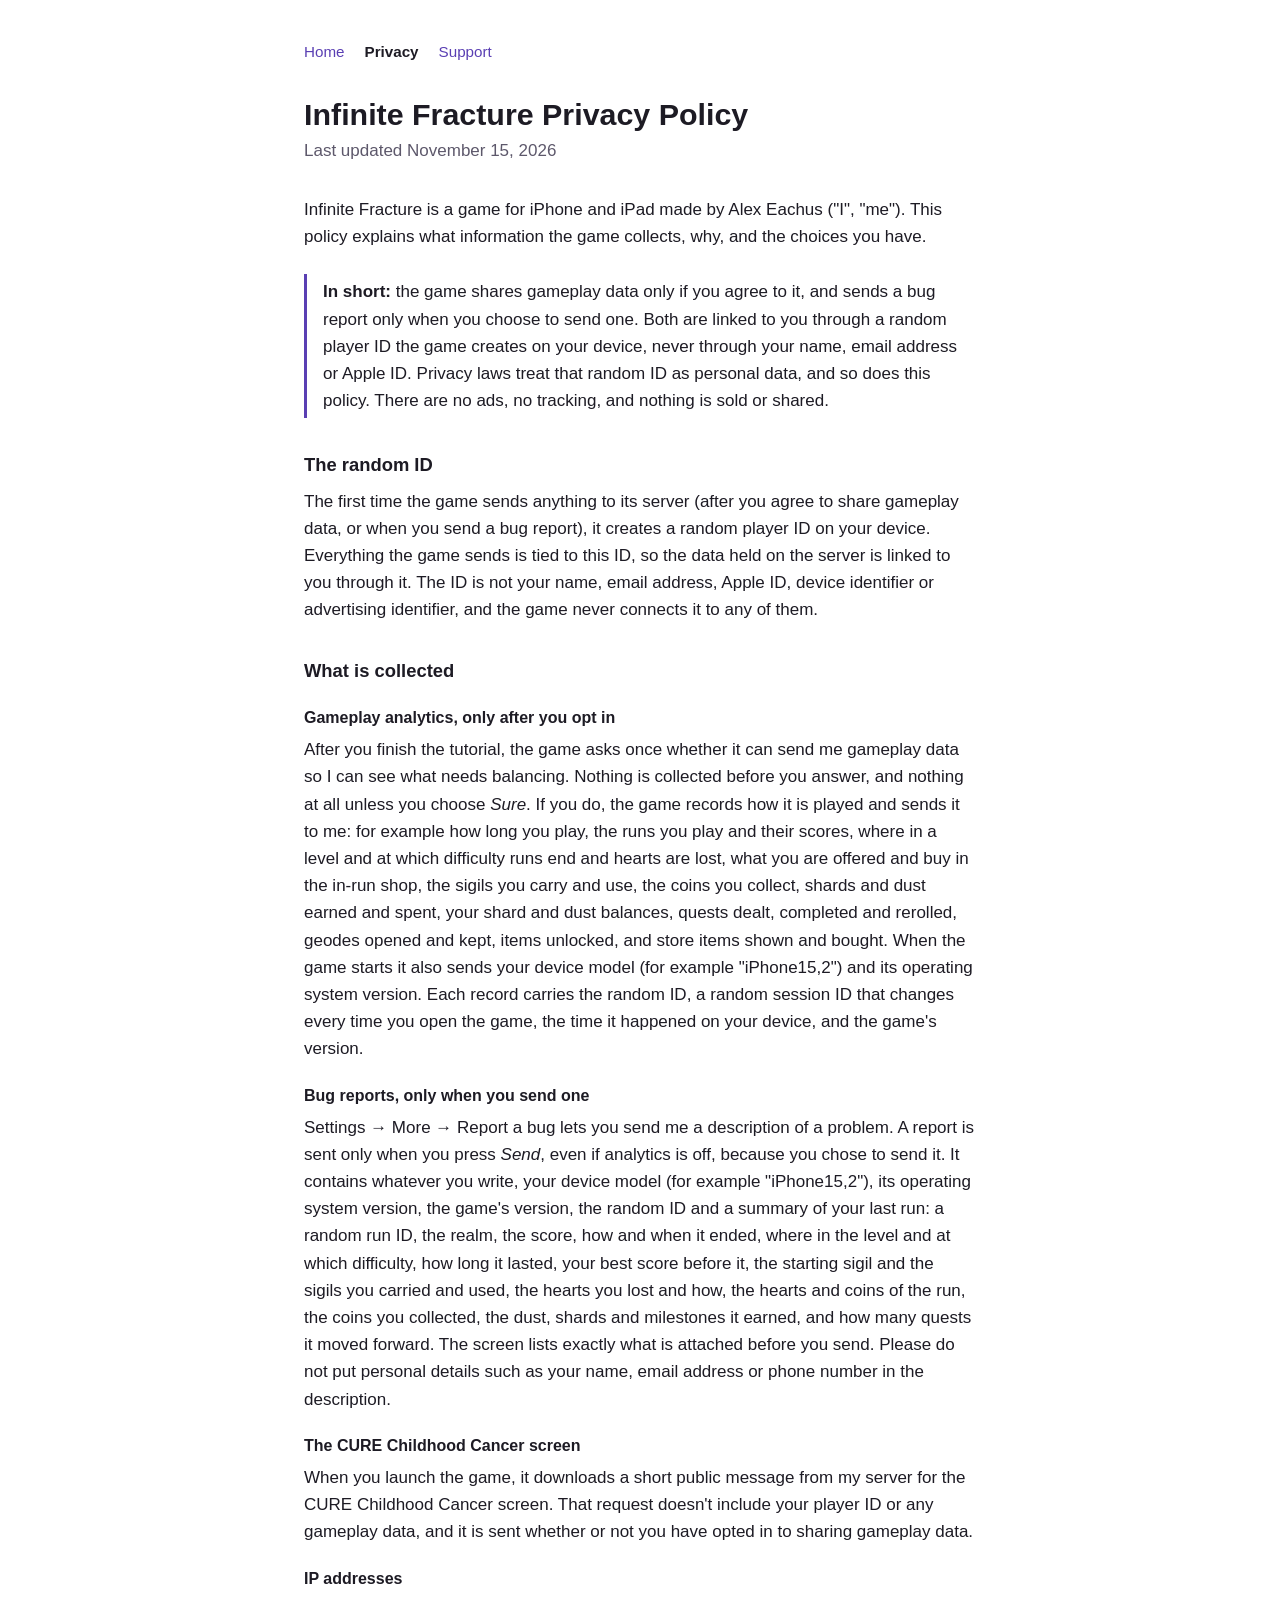
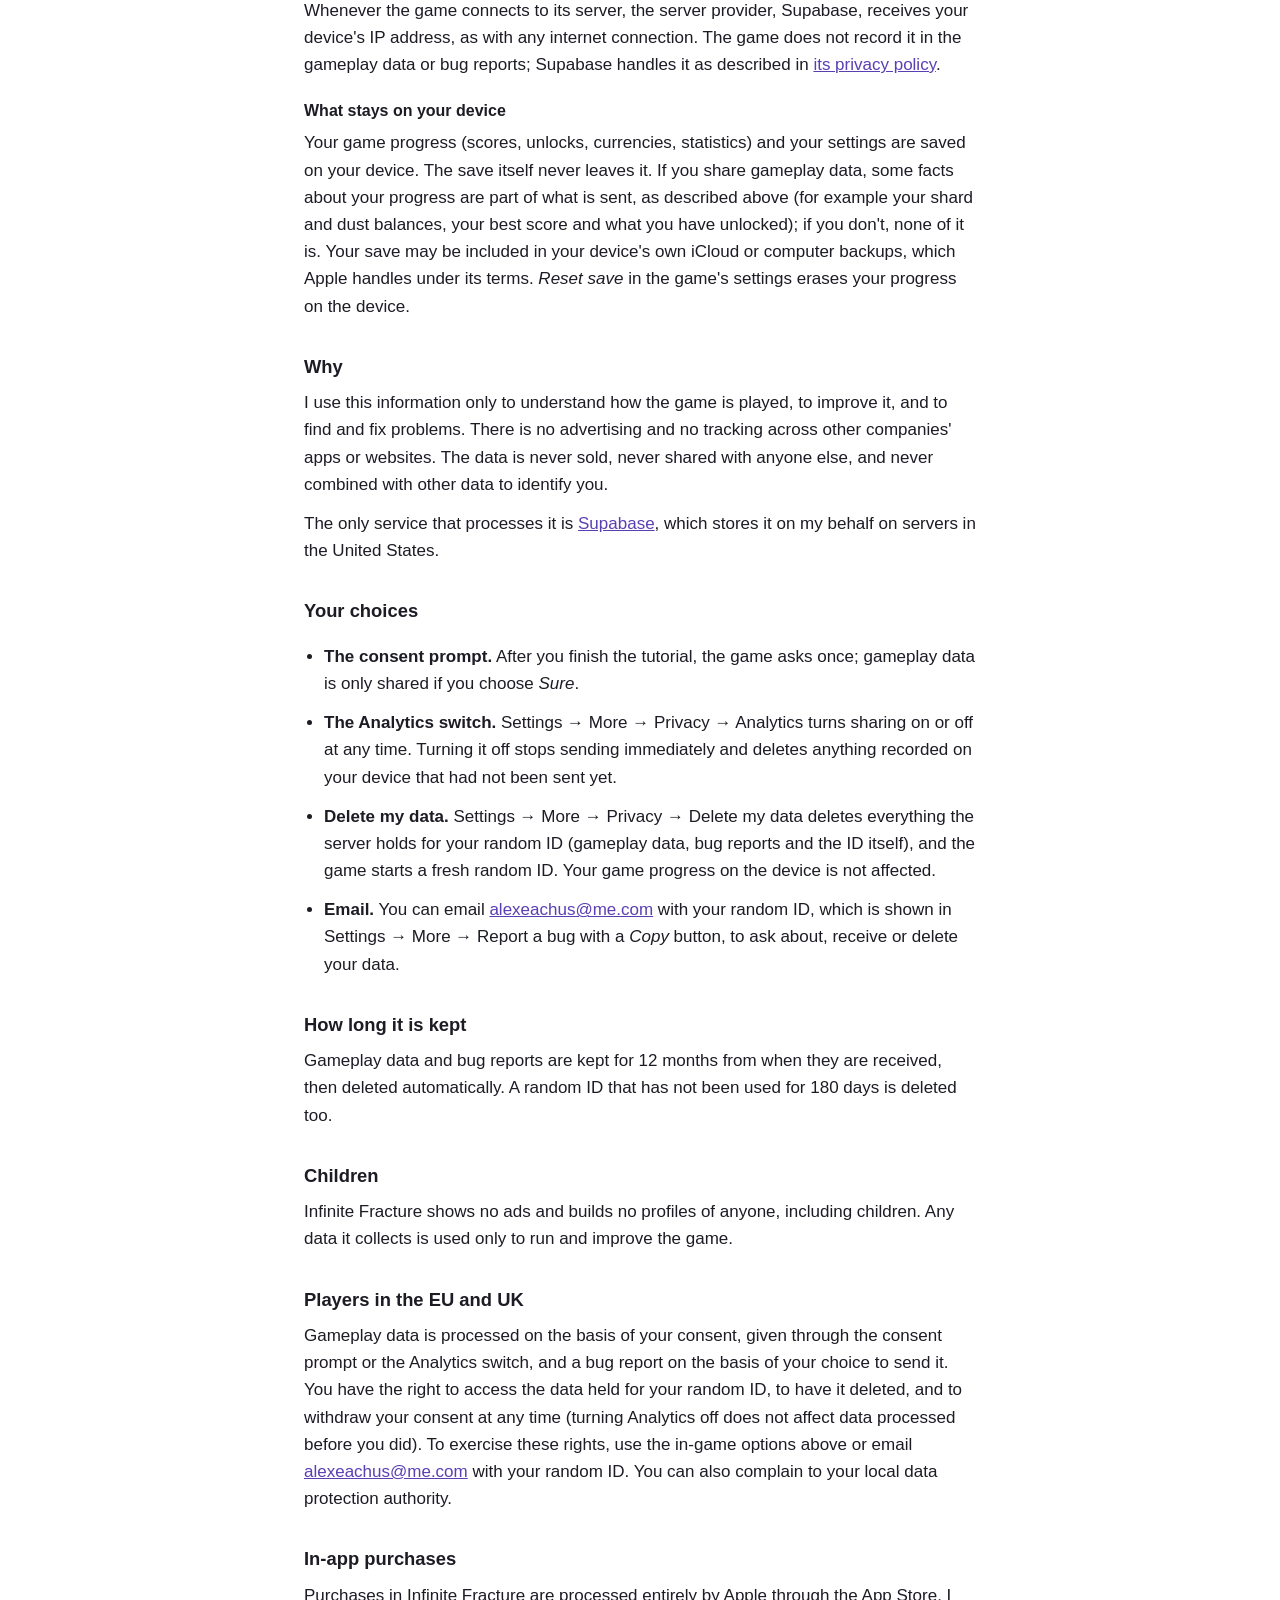
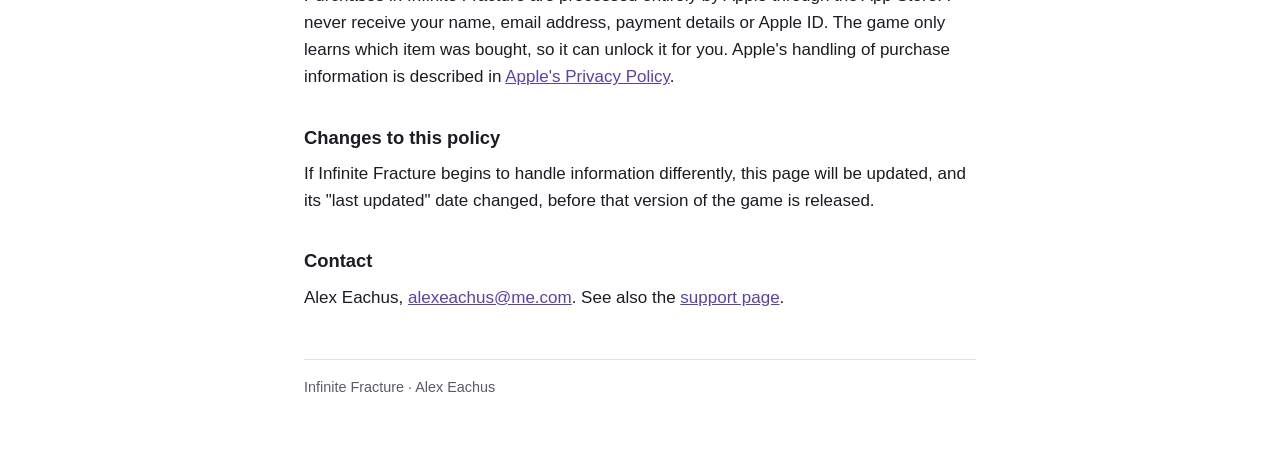
==== commit adb05fce: "Policy: the consent prompt comes after the tutorial, not the first time the game opens; updated Nove" ====
--- a/privacy/index.html
+++ b/privacy/index.html
@@ -9,7 +9,7 @@
 <body>
 <nav><a href="../">Home</a><a href="./" aria-current="page">Privacy</a><a href="../support/">Support</a></nav>
 <h1>Infinite Fracture Privacy Policy</h1>
-<p class="meta">Last updated October 23, 2026</p>
+<p class="meta">Last updated November 15, 2026</p>
 
 <p>Infinite Fracture is a game for iPhone and iPad made by Alex Eachus ("I", "me"). This policy explains what
 information the game collects, why, and the choices you have.</p>
@@ -29,7 +29,7 @@
 <h2>What is collected</h2>
 
 <h3>Gameplay analytics, only after you opt in</h3>
-<p>The first time you open the game, before the tutorial, it asks once whether it can send me
+<p>After you finish the tutorial, the game asks once whether it can send me
 gameplay data so I can see what needs balancing. Nothing is collected before you answer, and
 nothing at all unless you choose <em>Sure</em>. If you do, the game records how it is played and
 sends it to me: for example how long you play, the runs you play and their scores, where in a level
@@ -82,7 +82,7 @@
 
 <h2>Your choices</h2>
 <ul>
-<li><strong>The consent prompt.</strong> The first time you open the game, the game asks once;
+<li><strong>The consent prompt.</strong> After you finish the tutorial, the game asks once;
 gameplay data is only shared if you choose <em>Sure</em>.</li>
 <li><strong>The Analytics switch.</strong> Settings &rarr; More &rarr; Privacy &rarr; Analytics turns
 sharing on or off at any time. Turning it off stops sending immediately and deletes anything
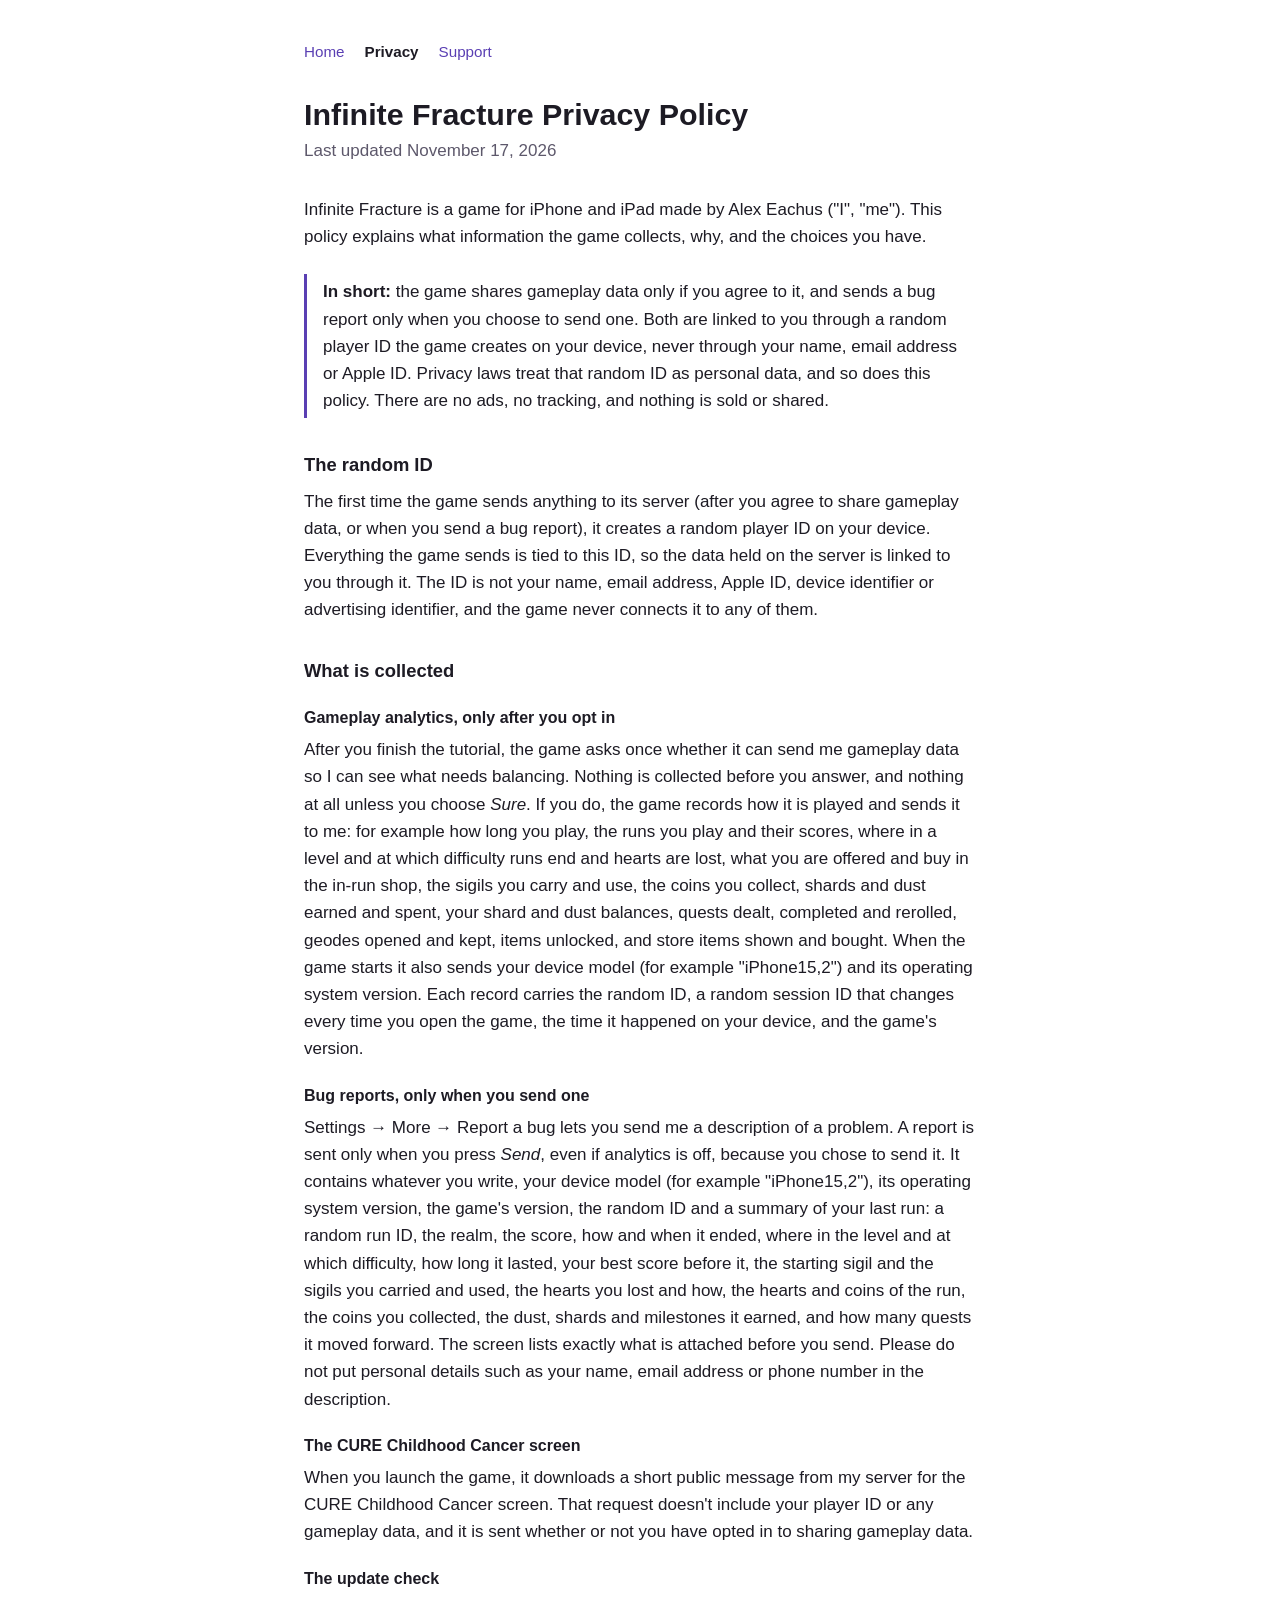
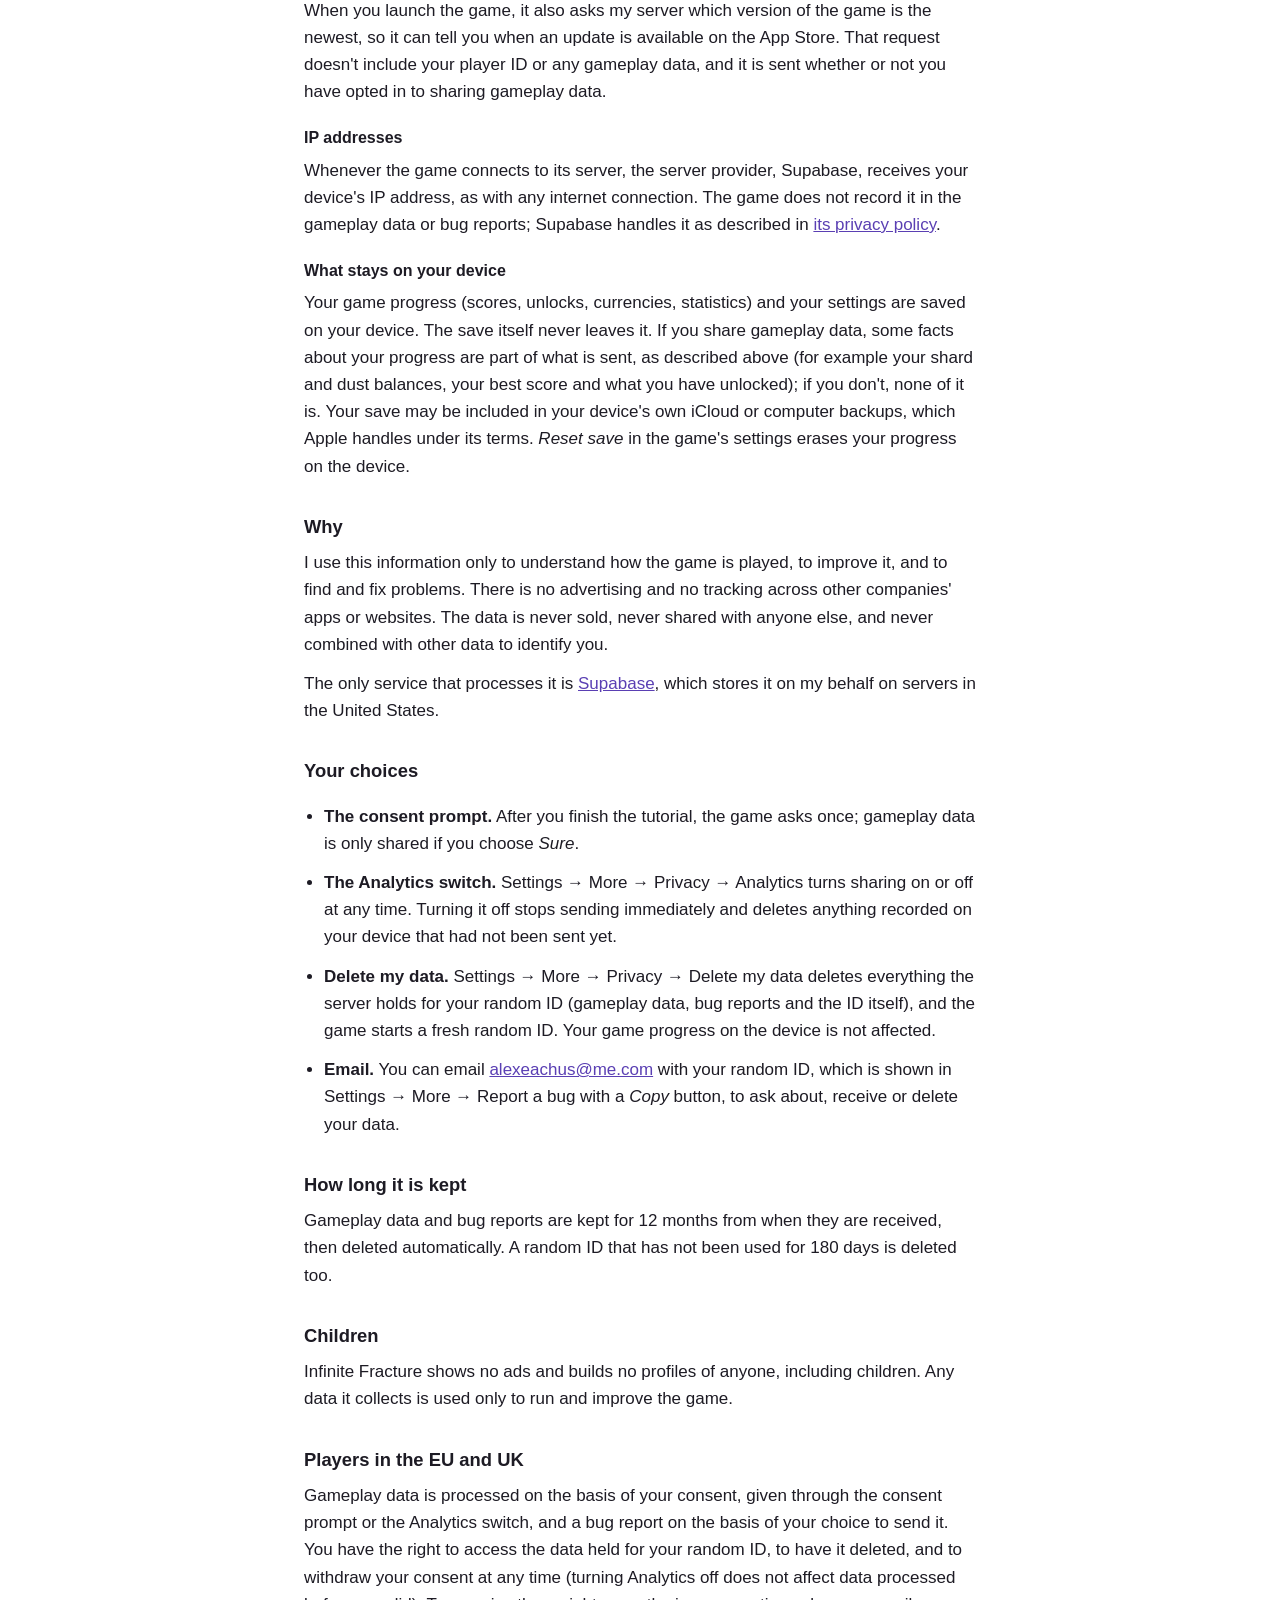
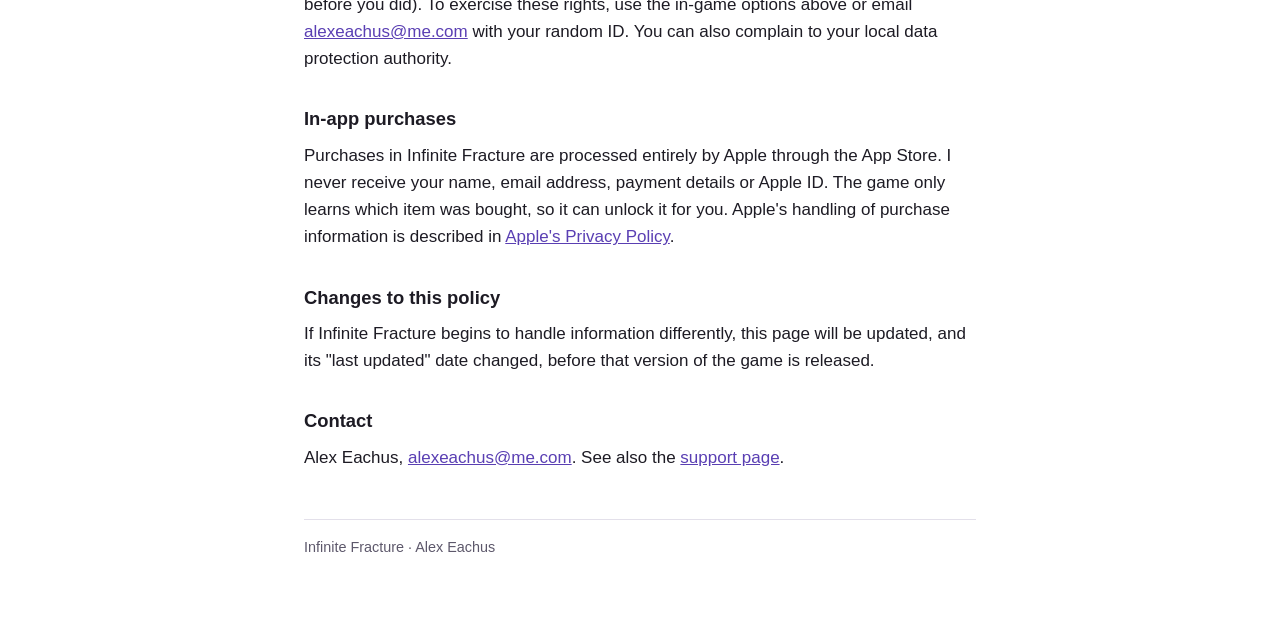
==== commit a9f6eb17: "Policy: the game asks the server which version is newest at launch, to show an update notice (no pla" ====
--- a/privacy/index.html
+++ b/privacy/index.html
@@ -9,7 +9,7 @@
 <body>
 <nav><a href="../">Home</a><a href="./" aria-current="page">Privacy</a><a href="../support/">Support</a></nav>
 <h1>Infinite Fracture Privacy Policy</h1>
-<p class="meta">Last updated November 15, 2026</p>
+<p class="meta">Last updated November 17, 2026</p>
 
 <p>Infinite Fracture is a game for iPhone and iPad made by Alex Eachus ("I", "me"). This policy explains what
 information the game collects, why, and the choices you have.</p>
@@ -57,6 +57,12 @@
 <p>When you launch the game, it downloads a short public message from my server for the CURE
 Childhood Cancer screen. That request doesn't include your player ID or any gameplay data, and it
 is sent whether or not you have opted in to sharing gameplay data.</p>
+
+<h3>The update check</h3>
+<p>When you launch the game, it also asks my server which version of the game is the newest, so
+it can tell you when an update is available on the App Store. That request doesn't include your
+player ID or any gameplay data, and it is sent whether or not you have opted in to sharing gameplay
+data.</p>
 
 <h3>IP addresses</h3>
 <p>Whenever the game connects to its server, the server provider, Supabase, receives your device's
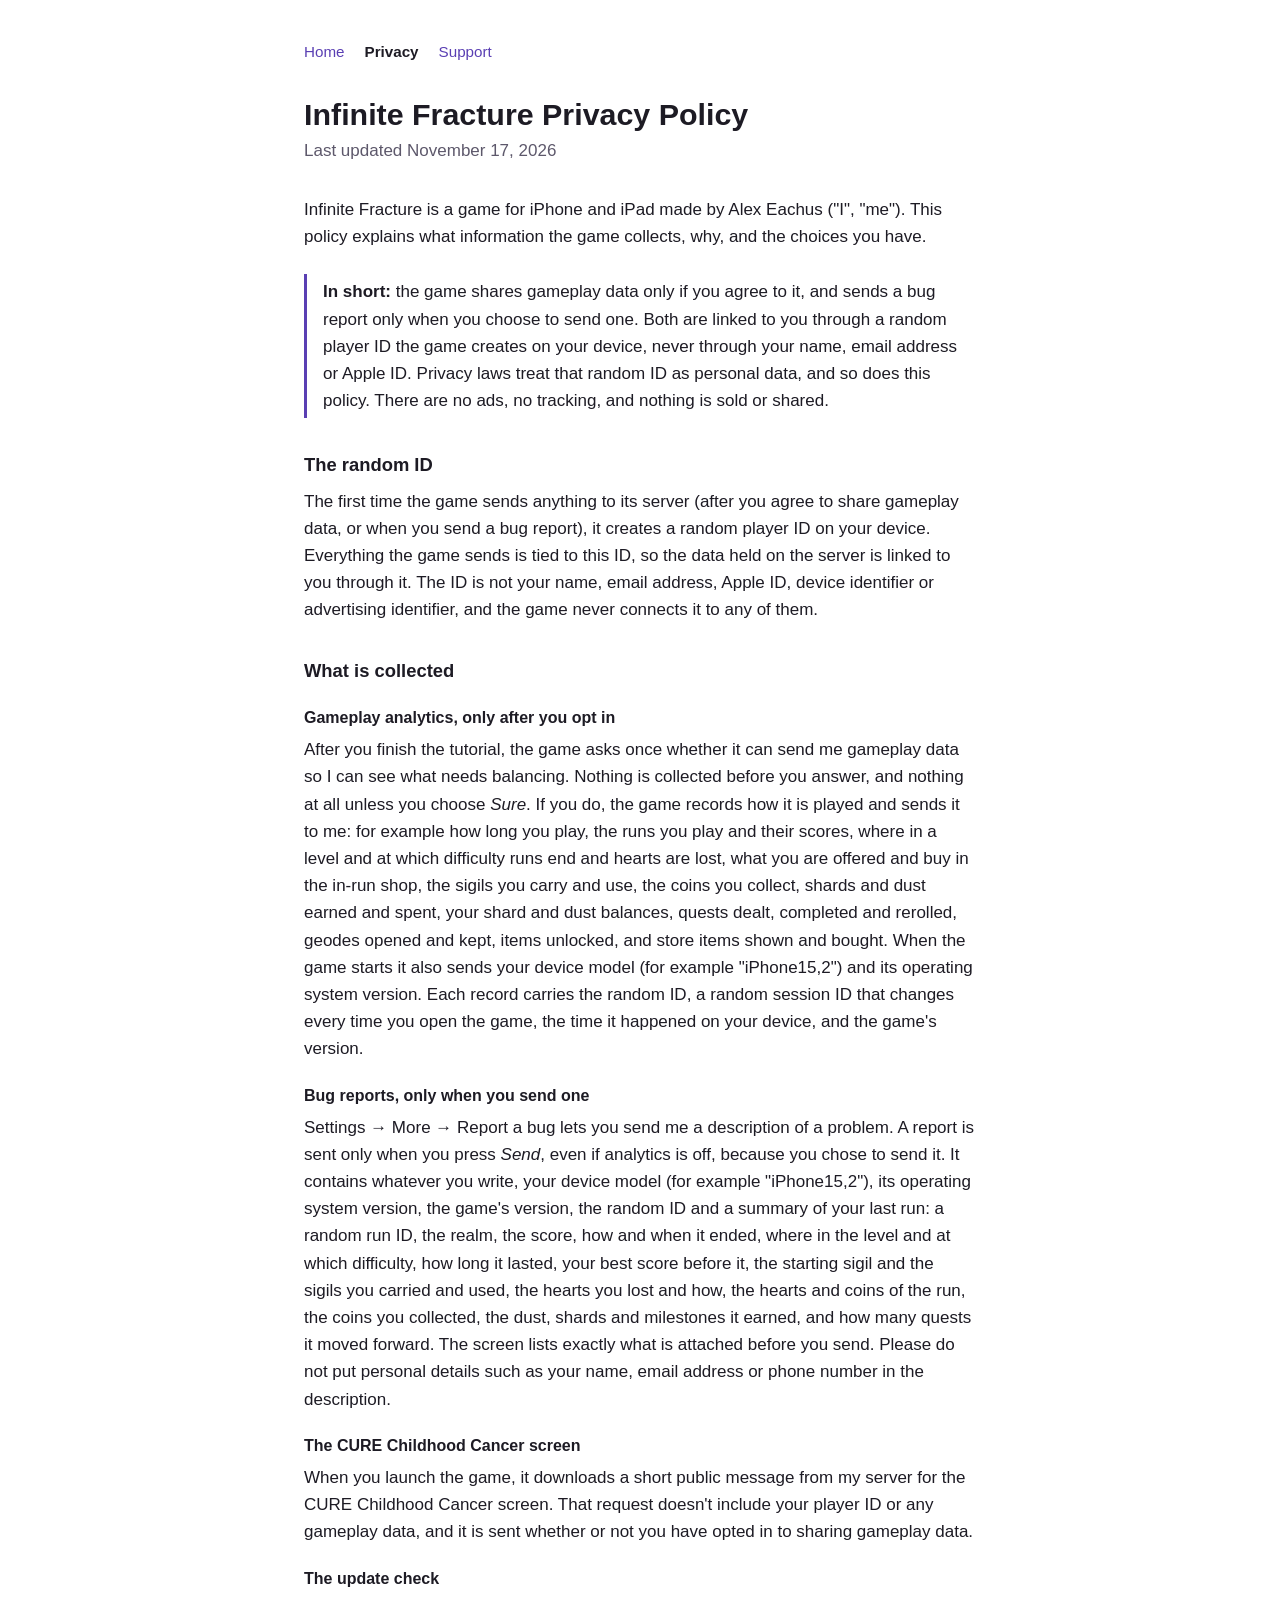
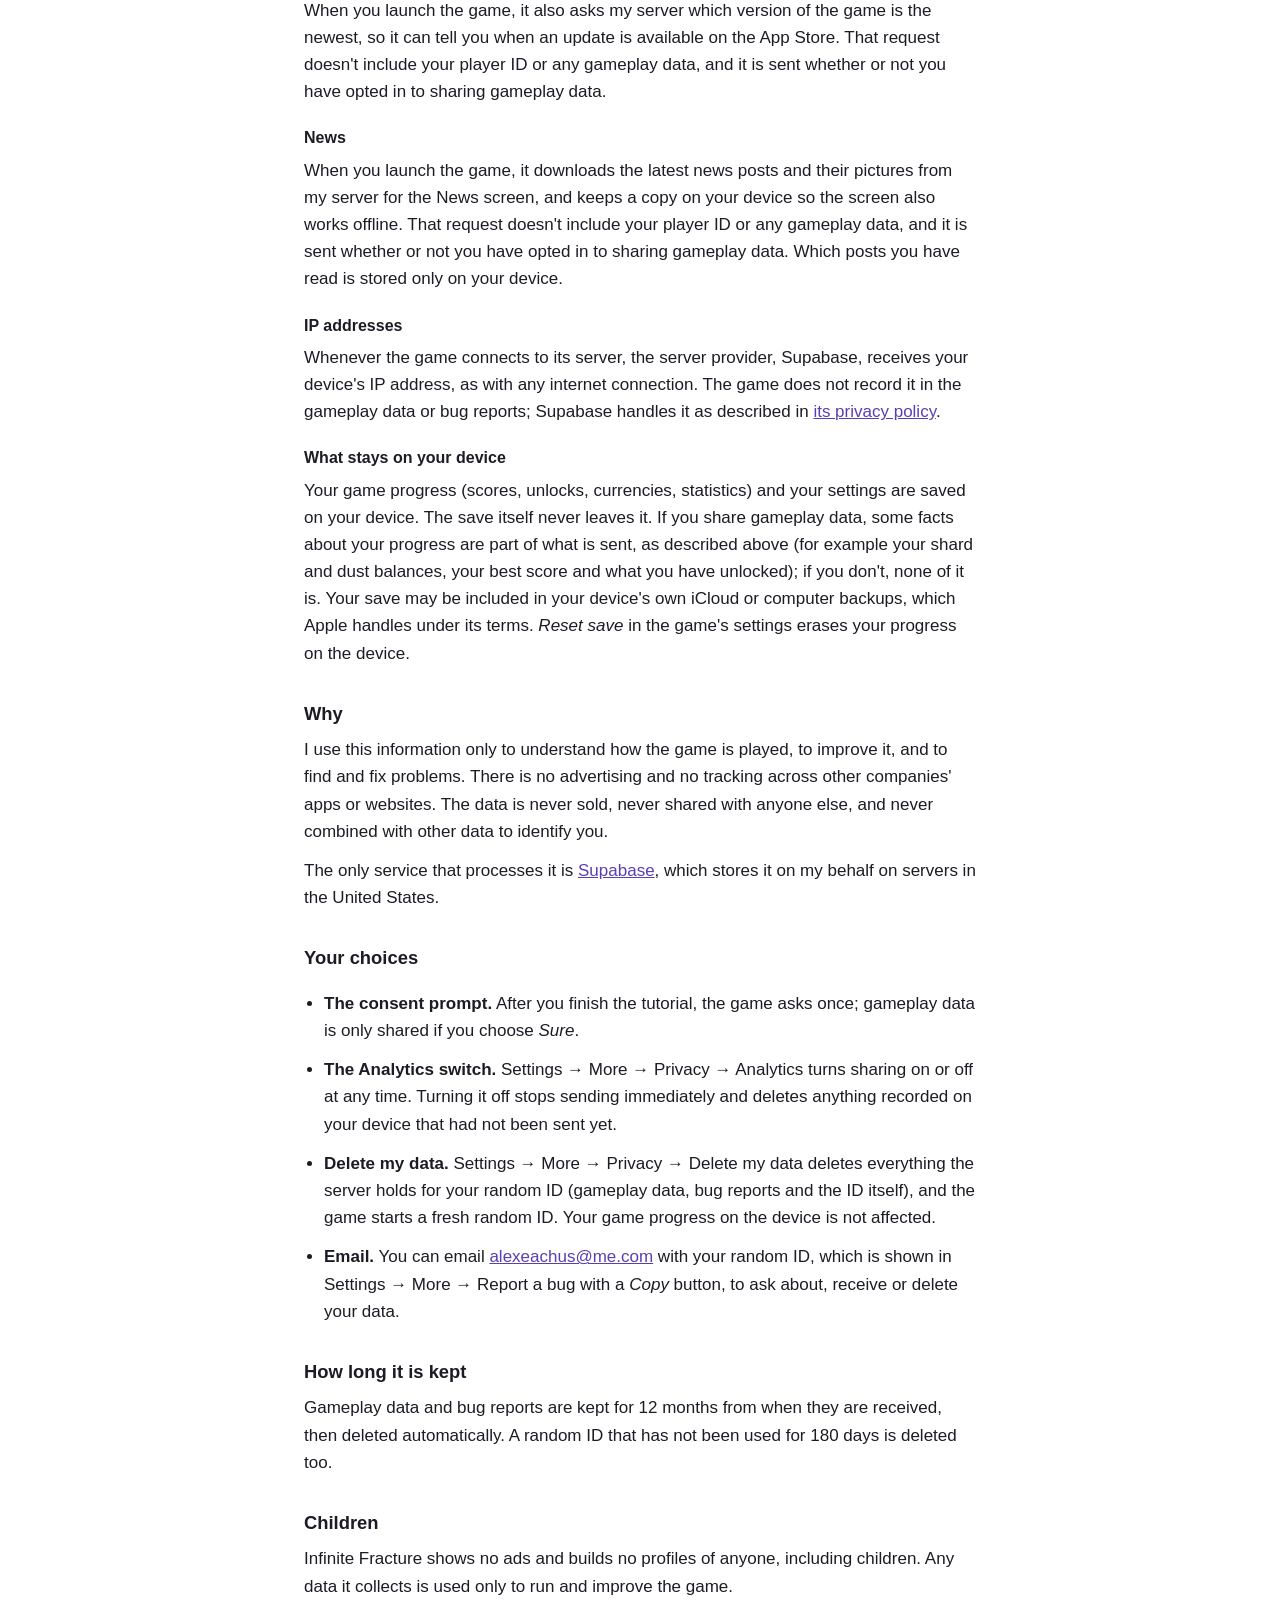
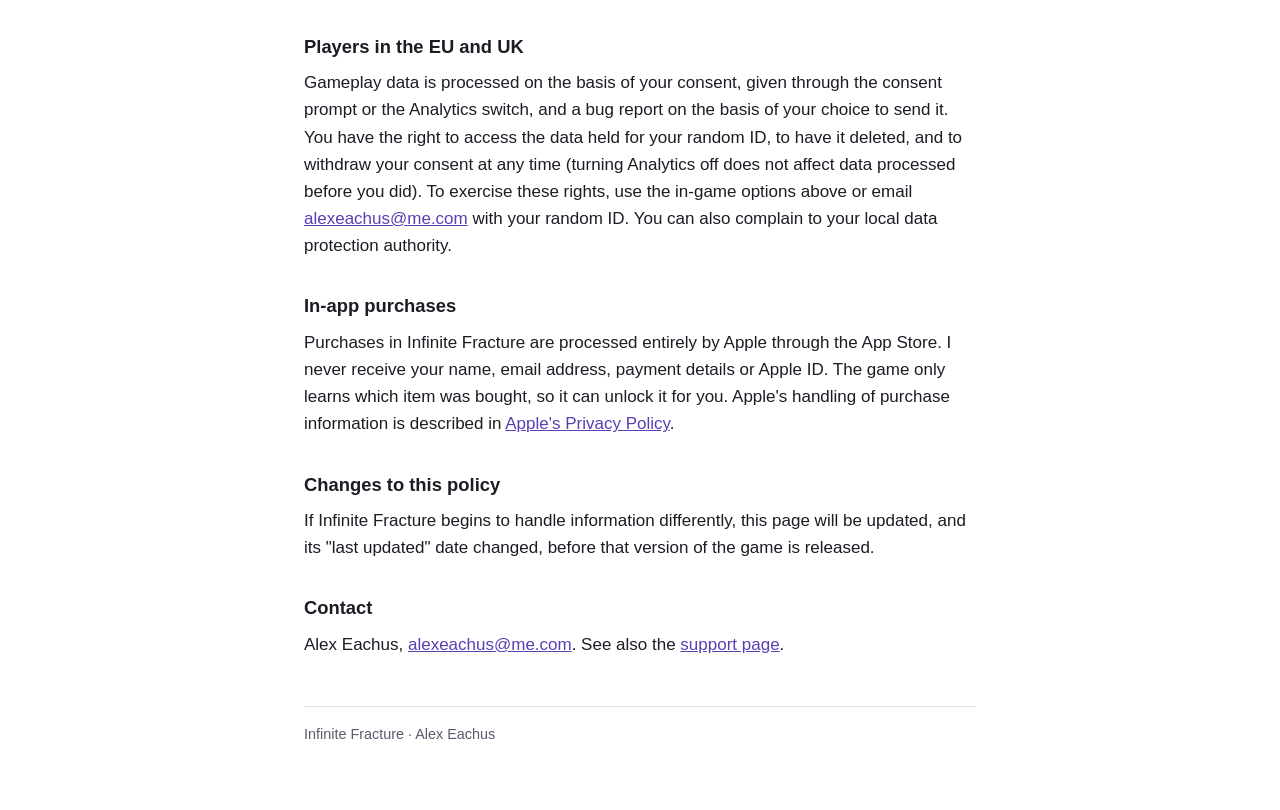
==== commit 82ac9b26: "Policy: the News screen downloads the latest posts and their pictures at launch and keeps a copy on " ====
--- a/privacy/index.html
+++ b/privacy/index.html
@@ -63,6 +63,12 @@
 it can tell you when an update is available on the App Store. That request doesn't include your
 player ID or any gameplay data, and it is sent whether or not you have opted in to sharing gameplay
 data.</p>
+
+<h3>News</h3>
+<p>When you launch the game, it downloads the latest news posts and their pictures from my server
+for the News screen, and keeps a copy on your device so the screen also works offline. That request
+doesn't include your player ID or any gameplay data, and it is sent whether or not you have opted
+in to sharing gameplay data. Which posts you have read is stored only on your device.</p>
 
 <h3>IP addresses</h3>
 <p>Whenever the game connects to its server, the server provider, Supabase, receives your device's
